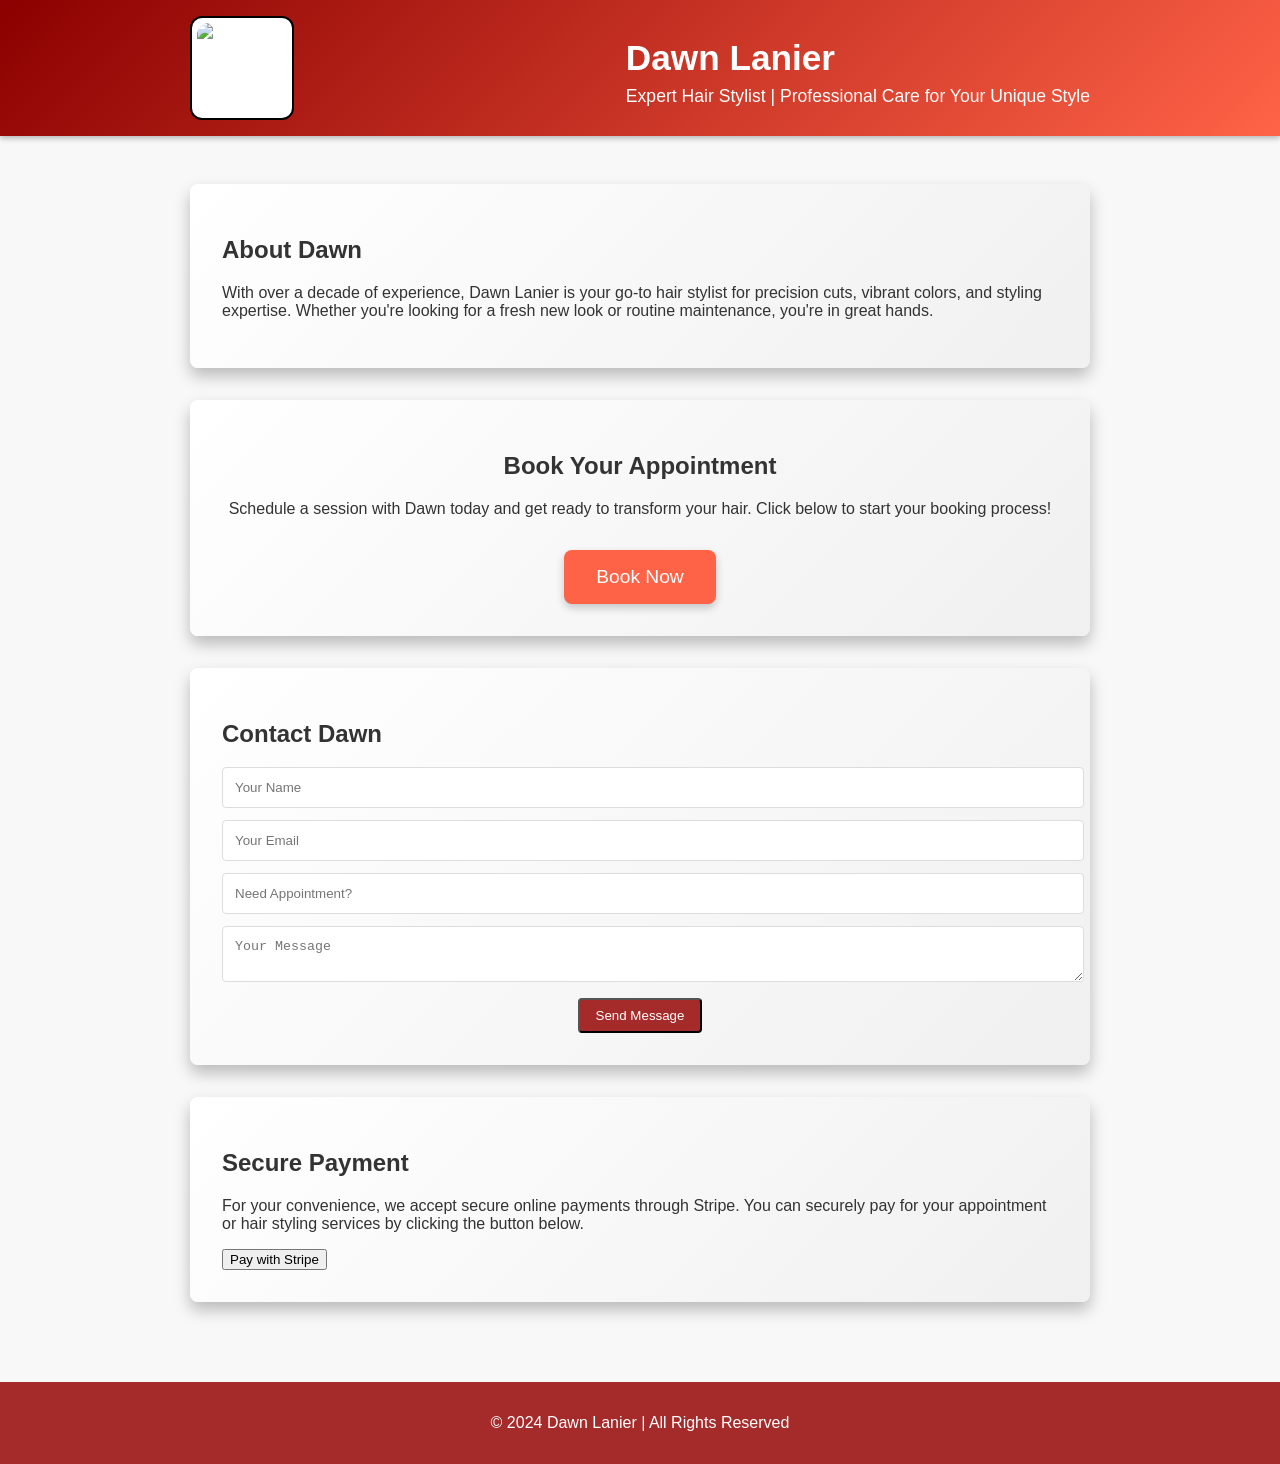
==== index.html @ 63444174 "Update index.html" ====
<!DOCTYPE html>
<html lang="en">

<head>
    <meta charset="UTF-8">
    <meta name="viewport" content="width=device-width, initial-scale=1.0">
    <title>Dawn Lanier | Professional Hair Stylist</title>

    <!-- Meta Description for SEO -->
    <meta name="description" content="Book an appointment with Dawn Lanier, a professional hair stylist with over 10 years of experience.">

    <!-- Meta Robots Tag -->
    <meta name="robots" content="index, follow">

    <!-- Canonical Tag -->
    <link rel="canonical" href="https://www.dawnlanierstylist.com">

    <!-- Preconnect and Preload Fonts -->
    <link rel="preconnect" href="https://fonts.gstatic.com" crossorigin>
    <link rel="preconnect" href="https://fonts.googleapis.com" crossorigin>
    <link href="https://fonts.googleapis.com/css2?family=Pacifico&display=swap" rel="stylesheet">

    <!-- Inline Critical CSS -->
    <style>
        :root {
            --primary-color: #a52a2a;
            --secondary-color: #ff4500;
            --text-color: #333;
            --background-color: #f8f8f8;
            --button-color: #ff6347;
            --button-text-color: #fff;
            --header-gradient: linear-gradient(135deg, #8b0000, #ff6347);
            --card-gradient: linear-gradient(135deg, #ffffff, #f0f0f0);
        }

        body {
            font-family: Arial, sans-serif;
            color: var(--text-color);
            background-color: var(--background-color);
            margin: 0;
        }

        /* Thinner header */
        header {
            background: var(--header-gradient);
            color: white;
            display: flex;
            justify-content: center;
            align-items: center;
            padding: 1rem; /* Thinned down padding */
            box-shadow: 0 2px 6px rgba(0, 0, 0, 0.3); /* Slightly more prominent shadow */
        }

        header .header-content {
            display: flex;
            align-items: center;
            max-width: 900px; /* Thinner frame for content */
            width: 100%;
            justify-content: space-between;
        }

        /* Profile image card with thin black border */
        header .profile-image-card {
            background-color: white;
            border-radius: 12px;
            padding: 5px; /* Reduced padding */
            margin-right: 20px;
            display: flex;
            align-items: center;
            border: 2px solid black; /* Thin black border */
        }

        header .profile-image-card img {
            width: 90px; /* Slightly smaller image */
            height: 90px;
            border-radius: 12px;
            object-fit: cover;
        }

        header .header-text {
            text-align: left;
            padding-left: 20px; /* Added space between text and image */
        }

        header h1 {
            font-size: 2.2rem; /* Slightly smaller header text */
            margin: 0.5rem 0;
        }

        header p {
            font-size: 1.1rem;
            margin: 0;
        }

        main {
            max-width: 900px; /* Narrower main content */
            margin: 2rem auto;
            padding: 1rem;
        }

        /* Cards with gradient and darker shadows */
        .section {
            background: var(--card-gradient);
            padding: 2rem;
            margin-bottom: 2rem;
            border-radius: 8px;
            box-shadow: 0 8px 16px rgba(0, 0, 0, 0.25); /* Darker shadow */
        }

        .cta {
            text-align: center;
        }

        .cta button {
            background-color: var(--button-color);
            color: var(--button-text-color);
            padding: 1rem 2rem;
            border: none;
            border-radius: 8px;
            font-size: 1.2rem;
            cursor: pointer;
            transition: background-color 0.3s;
            box-shadow: 0 4px 8px rgba(0, 0, 0, 0.2);
            margin-top: 1rem;
        }

        .cta button:hover {
            background-color: #e55342;
        }

        #contact-form input,
        #contact-form textarea {
            width: 100%;
            padding: 0.75rem;
            border: 1px solid #ddd;
            border-radius: 4px;
            margin-bottom: 0.75rem;
        }

        #contact-form button[type="submit"] {
            background-color: var(--primary-color);
            color: white;
            padding: 0.5rem 1rem;
            cursor: pointer;
            border-radius: 4px;
            transition: background-color 0.3s;
            display: block;
            margin: 0 auto;
        }

        footer {
            background-color: var(--primary-color);
            color: white;
            text-align: center;
            padding: 1rem;
        }

        @media (max-width: 768px) {
            header {
                flex-direction: column;
            }

            header .profile-image-card {
                margin-right: 0;
                margin-bottom: 15px;
            }
        }
    </style>
</head>

<body>
    <header>
        <div class="header-content">
            <!-- Image Card to the Left with thin black border -->
            <div class="profile-image-card">
                <img src="https://raw.githubusercontent.com/Intelliwebchatt/-Invaders-demo-/refs/heads/main/2024-10-03-19-46-12-519.webp" alt="Hair Stylist Dawn Lanier">
            </div>

            <!-- Header Text on the Right -->
            <div class="header-text">
                <h1>Dawn Lanier</h1>
                <p>Expert Hair Stylist | Professional Care for Your Unique Style</p>
            </div>
        </div>
    </header>

    <main>
        <section class="section">
            <h2>About Dawn</h2>
            <p>With over a decade of experience, Dawn Lanier is your go-to hair stylist for precision cuts, vibrant colors, and styling expertise. Whether you're looking for a fresh new look or routine maintenance, you're in great hands.</p>
        </section>

        <section class="section cta">
            <h2>Book Your Appointment</h2>
            <p>Schedule a session with Dawn today and get ready to transform your hair. Click below to start your booking process!</p>
            <button>Book Now</button>
        </section>

        <section id="contact" class="section">
            <h2>Contact Dawn</h2>
            <form id="contact-form" method="POST" action="#">
                <input type="text" name="name" placeholder="Your Name" required>
                <input type="email" name="email" placeholder="Your Email" required>
                <input type="text" name="appointment" placeholder="Need Appointment?" required>
                <textarea name="message" placeholder="Your Message" required></textarea>
                <button type="submit">Send Message</button>
            </form>
        </section>

        <section class="section">
            <h2>Secure Payment</h2>
            <p>For your convenience, we accept secure online payments through Stripe. You can securely pay for your appointment or hair styling services by clicking the button below.</p>
            <!-- Stripe Payment Placeholder -->
            <form action="/your-server-endpoint" method="POST">
                <button type="submit">Pay with Stripe</button>
            </form>
        </section>
    </main>

    <footer>
        <p>© 2024 Dawn Lanier | All Rights Reserved</p>
    </footer>

    <!-- Chatbot Integration -->
    <script src="https://app.aminos.ai/js/chat_plugin.js" data-bot-id="36588"></script>
</body>

</html>
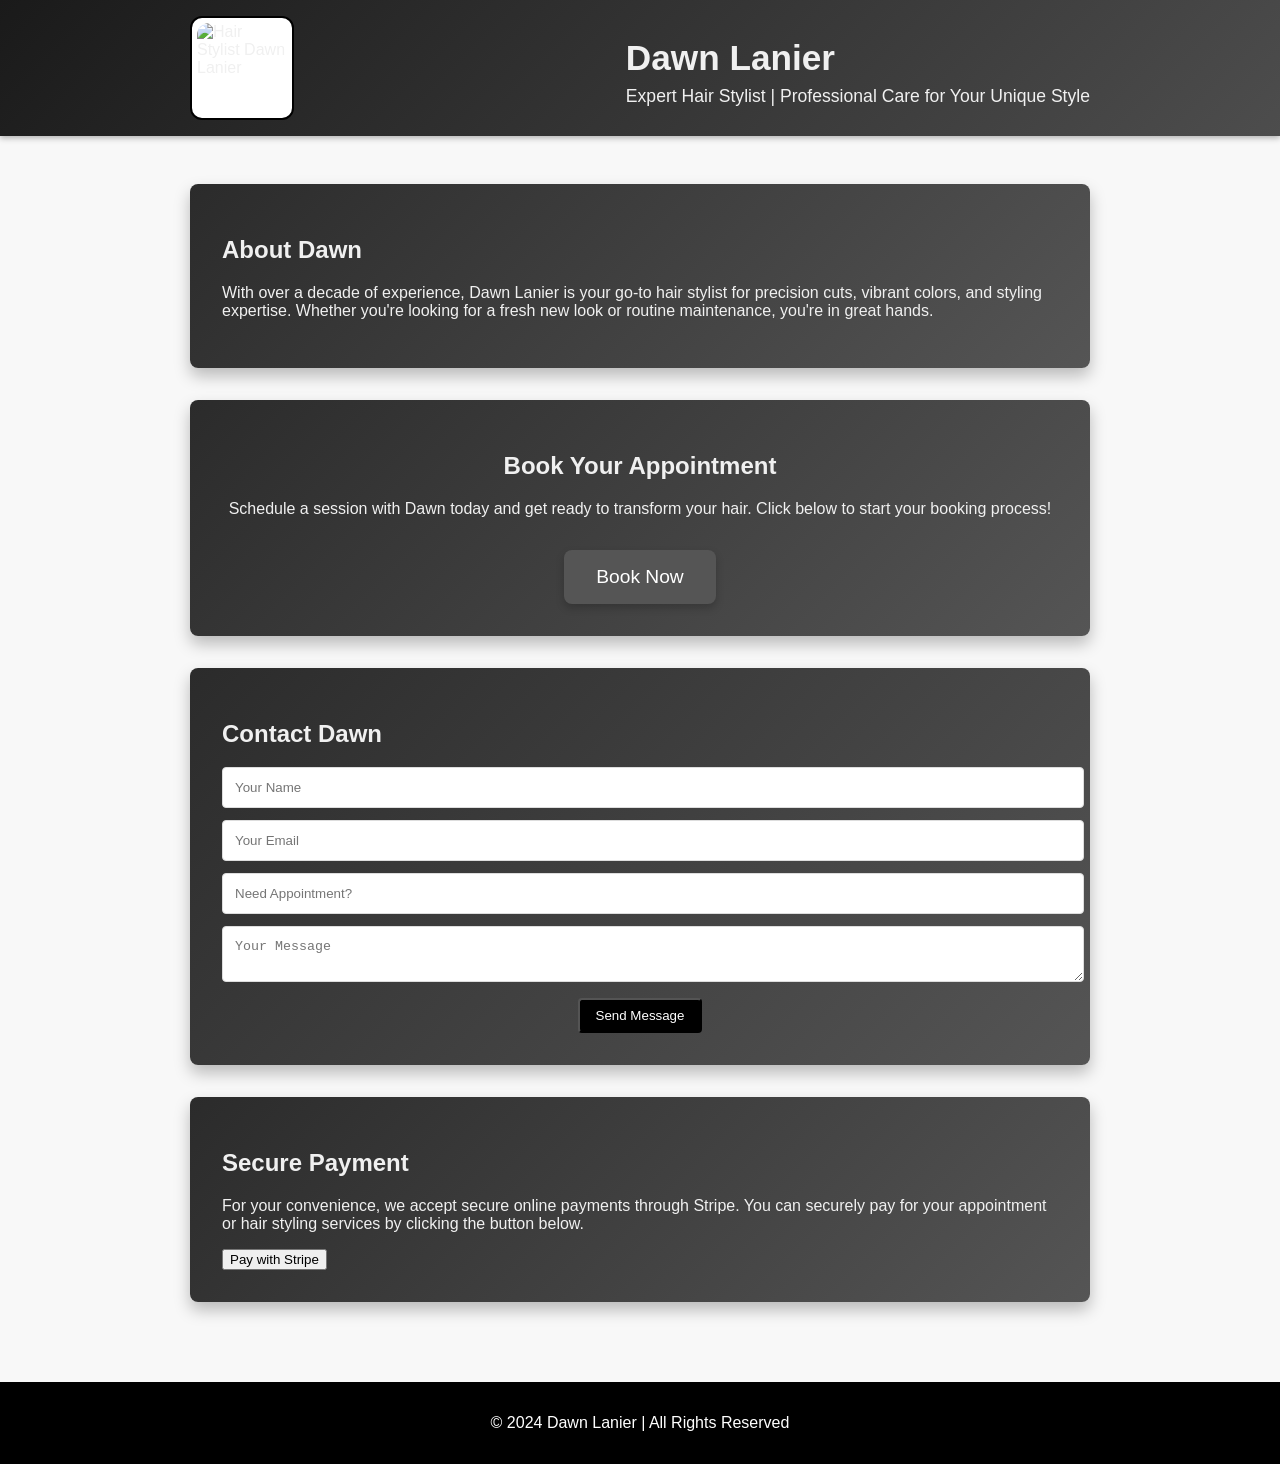
==== commit d7a0ea2e: "Update index.html" ====
--- a/index.html
+++ b/index.html
@@ -23,14 +23,14 @@
     <!-- Inline Critical CSS -->
     <style>
         :root {
-            --primary-color: #a52a2a;
-            --secondary-color: #ff4500;
-            --text-color: #333;
+            --primary-color: #000000; /* Black */
+            --secondary-color: #333333; /* Dark Gray */
+            --text-color: #f0f0f0; /* Light Text */
             --background-color: #f8f8f8;
-            --button-color: #ff6347;
-            --button-text-color: #fff;
-            --header-gradient: linear-gradient(135deg, #8b0000, #ff6347);
-            --card-gradient: linear-gradient(135deg, #ffffff, #f0f0f0);
+            --button-color: #555555; /* Mid-gray button */
+            --button-text-color: #ffffff; /* White text for button */
+            --header-gradient: linear-gradient(135deg, #1a1a1a, #4d4d4d); /* Black to Gray gradient */
+            --card-gradient: linear-gradient(135deg, #2b2b2b, #555555); /* Darker gray gradient for depth */
         }
 
         body {
@@ -43,7 +43,7 @@
         /* Thinner header */
         header {
             background: var(--header-gradient);
-            color: white;
+            color: var(--text-color);
             display: flex;
             justify-content: center;
             align-items: center;
@@ -101,6 +101,7 @@
         /* Cards with gradient and darker shadows */
         .section {
             background: var(--card-gradient);
+            color: var(--text-color);
             padding: 2rem;
             margin-bottom: 2rem;
             border-radius: 8px;
@@ -125,7 +126,7 @@
         }
 
         .cta button:hover {
-            background-color: #e55342;
+            background-color: #444444; /* Darker gray on hover */
         }
 
         #contact-form input,
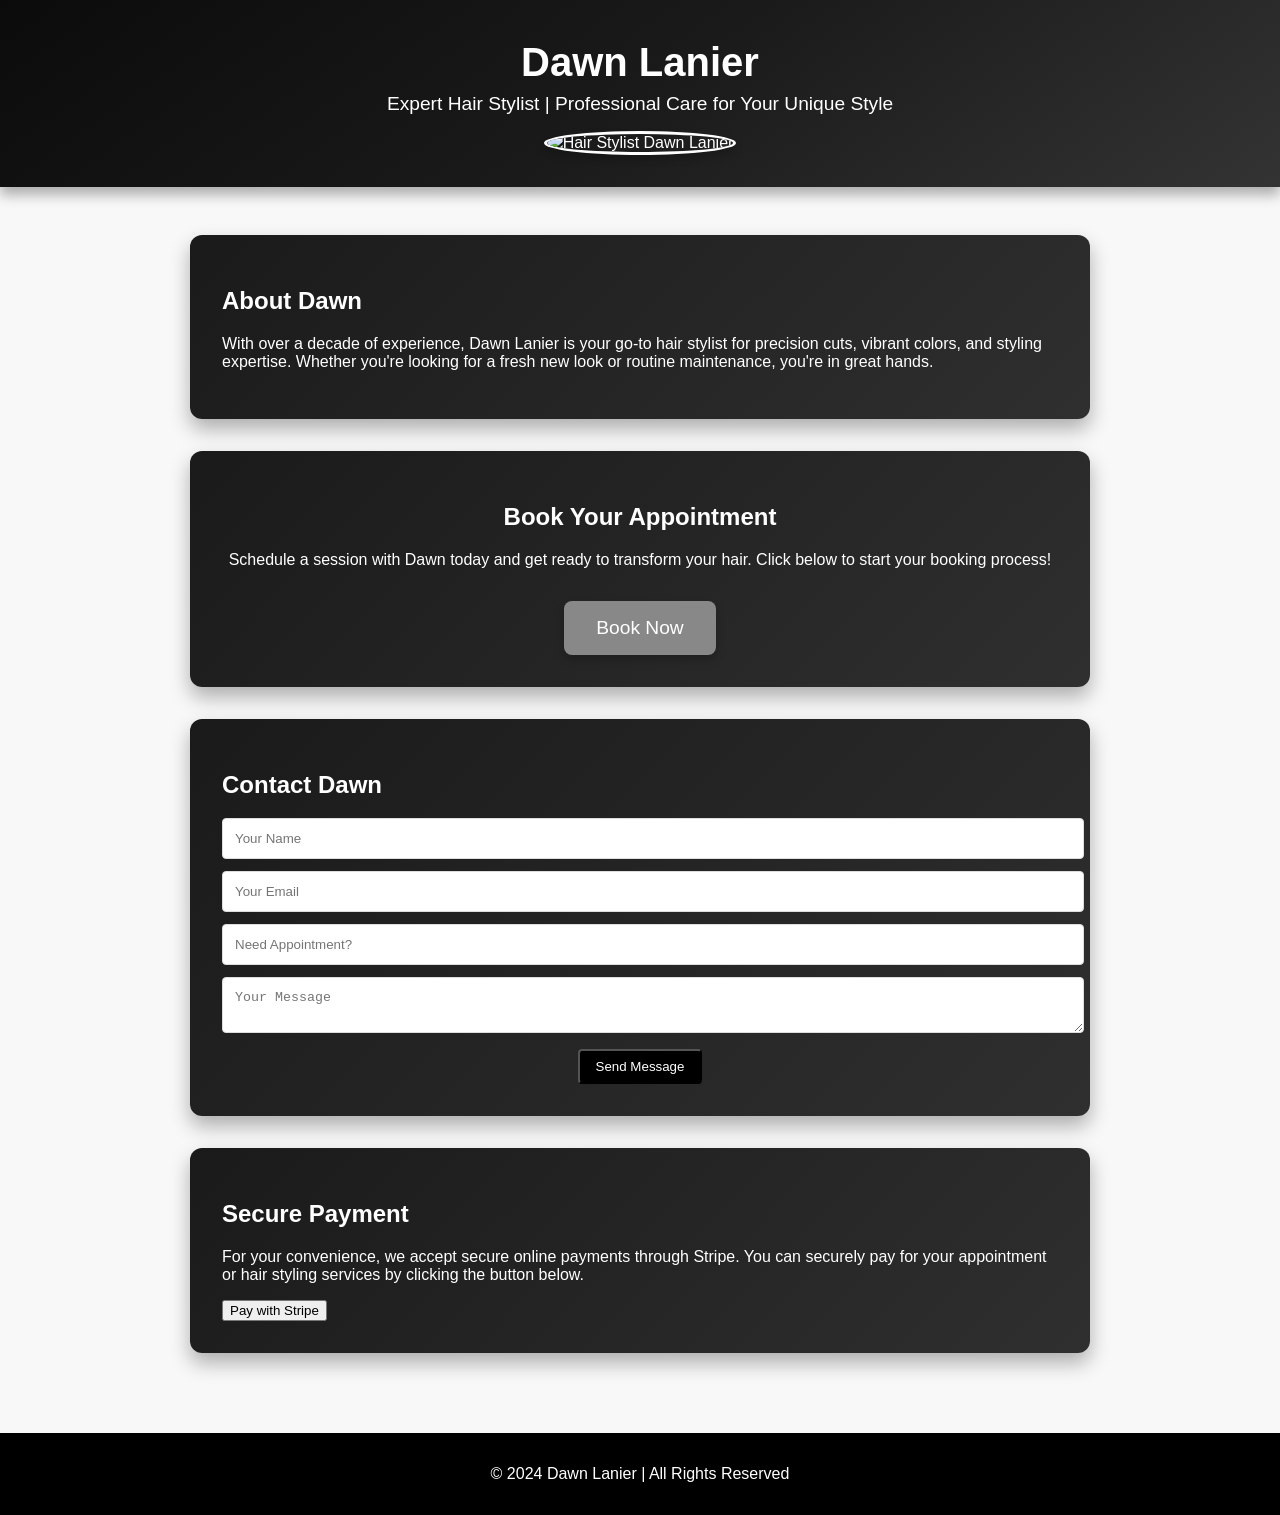
==== commit 65716b20: "Update index.html" ====
--- a/index.html
+++ b/index.html
@@ -23,14 +23,14 @@
     <!-- Inline Critical CSS -->
     <style>
         :root {
-            --primary-color: #000000; /* Black */
-            --secondary-color: #333333; /* Dark Gray */
-            --text-color: #f0f0f0; /* Light Text */
+            --primary-color: #000000; /* Glossy black */
+            --secondary-color: #555555; /* Mid-gray */
+            --text-color: #ffffff; /* White text */
             --background-color: #f8f8f8;
-            --button-color: #555555; /* Mid-gray button */
+            --button-color: #888888; /* Gray button */
             --button-text-color: #ffffff; /* White text for button */
-            --header-gradient: linear-gradient(135deg, #1a1a1a, #4d4d4d); /* Black to Gray gradient */
-            --card-gradient: linear-gradient(135deg, #2b2b2b, #555555); /* Darker gray gradient for depth */
+            --header-gradient: linear-gradient(145deg, #0b0b0b, #1a1a1a, #333333); /* Glossy black gradient */
+            --card-gradient: linear-gradient(135deg, #1a1a1a, #2f2f2f); /* Dark glossy gradient for cards */
         }
 
         body {
@@ -40,72 +40,51 @@
             margin: 0;
         }
 
-        /* Thinner header */
+        /* New sleek header */
         header {
             background: var(--header-gradient);
             color: var(--text-color);
-            display: flex;
-            justify-content: center;
-            align-items: center;
-            padding: 1rem; /* Thinned down padding */
-            box-shadow: 0 2px 6px rgba(0, 0, 0, 0.3); /* Slightly more prominent shadow */
-        }
-
-        header .header-content {
-            display: flex;
-            align-items: center;
-            max-width: 900px; /* Thinner frame for content */
-            width: 100%;
-            justify-content: space-between;
-        }
-
-        /* Profile image card with thin black border */
-        header .profile-image-card {
-            background-color: white;
-            border-radius: 12px;
-            padding: 5px; /* Reduced padding */
-            margin-right: 20px;
-            display: flex;
-            align-items: center;
-            border: 2px solid black; /* Thin black border */
-        }
-
-        header .profile-image-card img {
-            width: 90px; /* Slightly smaller image */
-            height: 90px;
-            border-radius: 12px;
+            text-align: center;
+            padding: 2rem;
+            box-shadow: 0 8px 12px rgba(0, 0, 0, 0.3); /* Depth effect with shadow */
+        }
+
+        header h1 {
+            font-size: 2.5rem;
+            margin: 0.5rem 0;
+        }
+
+        header p {
+            font-size: 1.2rem;
+            margin: 0;
+            font-weight: 300;
+        }
+
+        /* Profile image centered under the title */
+        header .profile-image {
+            margin-top: 1rem;
+            border-radius: 50%;
+            width: 150px;
+            height: 150px;
             object-fit: cover;
-        }
-
-        header .header-text {
-            text-align: left;
-            padding-left: 20px; /* Added space between text and image */
-        }
-
-        header h1 {
-            font-size: 2.2rem; /* Slightly smaller header text */
-            margin: 0.5rem 0;
-        }
-
-        header p {
-            font-size: 1.1rem;
-            margin: 0;
+            border: 3px solid #ffffff; /* Thin white border for elegance */
+            box-shadow: 0 4px 8px rgba(0, 0, 0, 0.2); /* Slight shadow for depth */
         }
 
         main {
-            max-width: 900px; /* Narrower main content */
+            max-width: 900px;
             margin: 2rem auto;
             padding: 1rem;
         }
 
-        /* Cards with gradient and darker shadows */
+        /* Cards with glossy dark gradient and stronger shadows */
         .section {
             background: var(--card-gradient);
-            color: var(--text-color);
             padding: 2rem;
             margin-bottom: 2rem;
-            border-radius: 8px;
-            box-shadow: 0 8px 16px rgba(0, 0, 0, 0.25); /* Darker shadow */
+            border-radius: 12px;
+            box-shadow: 0 10px 20px rgba(0, 0, 0, 0.3); /* Stronger shadow for depth */
+            color: var(--text-color);
         }
 
         .cta {
@@ -126,7 +105,7 @@
         }
 
         .cta button:hover {
-            background-color: #444444; /* Darker gray on hover */
+            background-color: #666666; /* Darker gray on hover */
         }
 
         #contact-form input,
@@ -136,6 +115,7 @@
             border: 1px solid #ddd;
             border-radius: 4px;
             margin-bottom: 0.75rem;
+            color: #333333; /* Dark text inside inputs */
         }
 
         #contact-form button[type="submit"] {
@@ -158,12 +138,12 @@
 
         @media (max-width: 768px) {
             header {
-                flex-direction: column;
+                padding: 1.5rem;
             }
 
-            header .profile-image-card {
-                margin-right: 0;
-                margin-bottom: 15px;
+            header .profile-image {
+                width: 120px;
+                height: 120px;
             }
         }
     </style>
@@ -171,18 +151,10 @@
 
 <body>
     <header>
-        <div class="header-content">
-            <!-- Image Card to the Left with thin black border -->
-            <div class="profile-image-card">
-                <img src="https://raw.githubusercontent.com/Intelliwebchatt/-Invaders-demo-/refs/heads/main/2024-10-03-19-46-12-519.webp" alt="Hair Stylist Dawn Lanier">
-            </div>
-
-            <!-- Header Text on the Right -->
-            <div class="header-text">
-                <h1>Dawn Lanier</h1>
-                <p>Expert Hair Stylist | Professional Care for Your Unique Style</p>
-            </div>
-        </div>
+        <h1>Dawn Lanier</h1>
+        <p>Expert Hair Stylist | Professional Care for Your Unique Style</p>
+        <!-- Profile image below title -->
+        <img src="https://raw.githubusercontent.com/Intelliwebchatt/-Invaders-demo-/refs/heads/main/2024-10-03-19-46-12-519.webp" alt="Hair Stylist Dawn Lanier" class="profile-image">
     </header>
 
     <main>
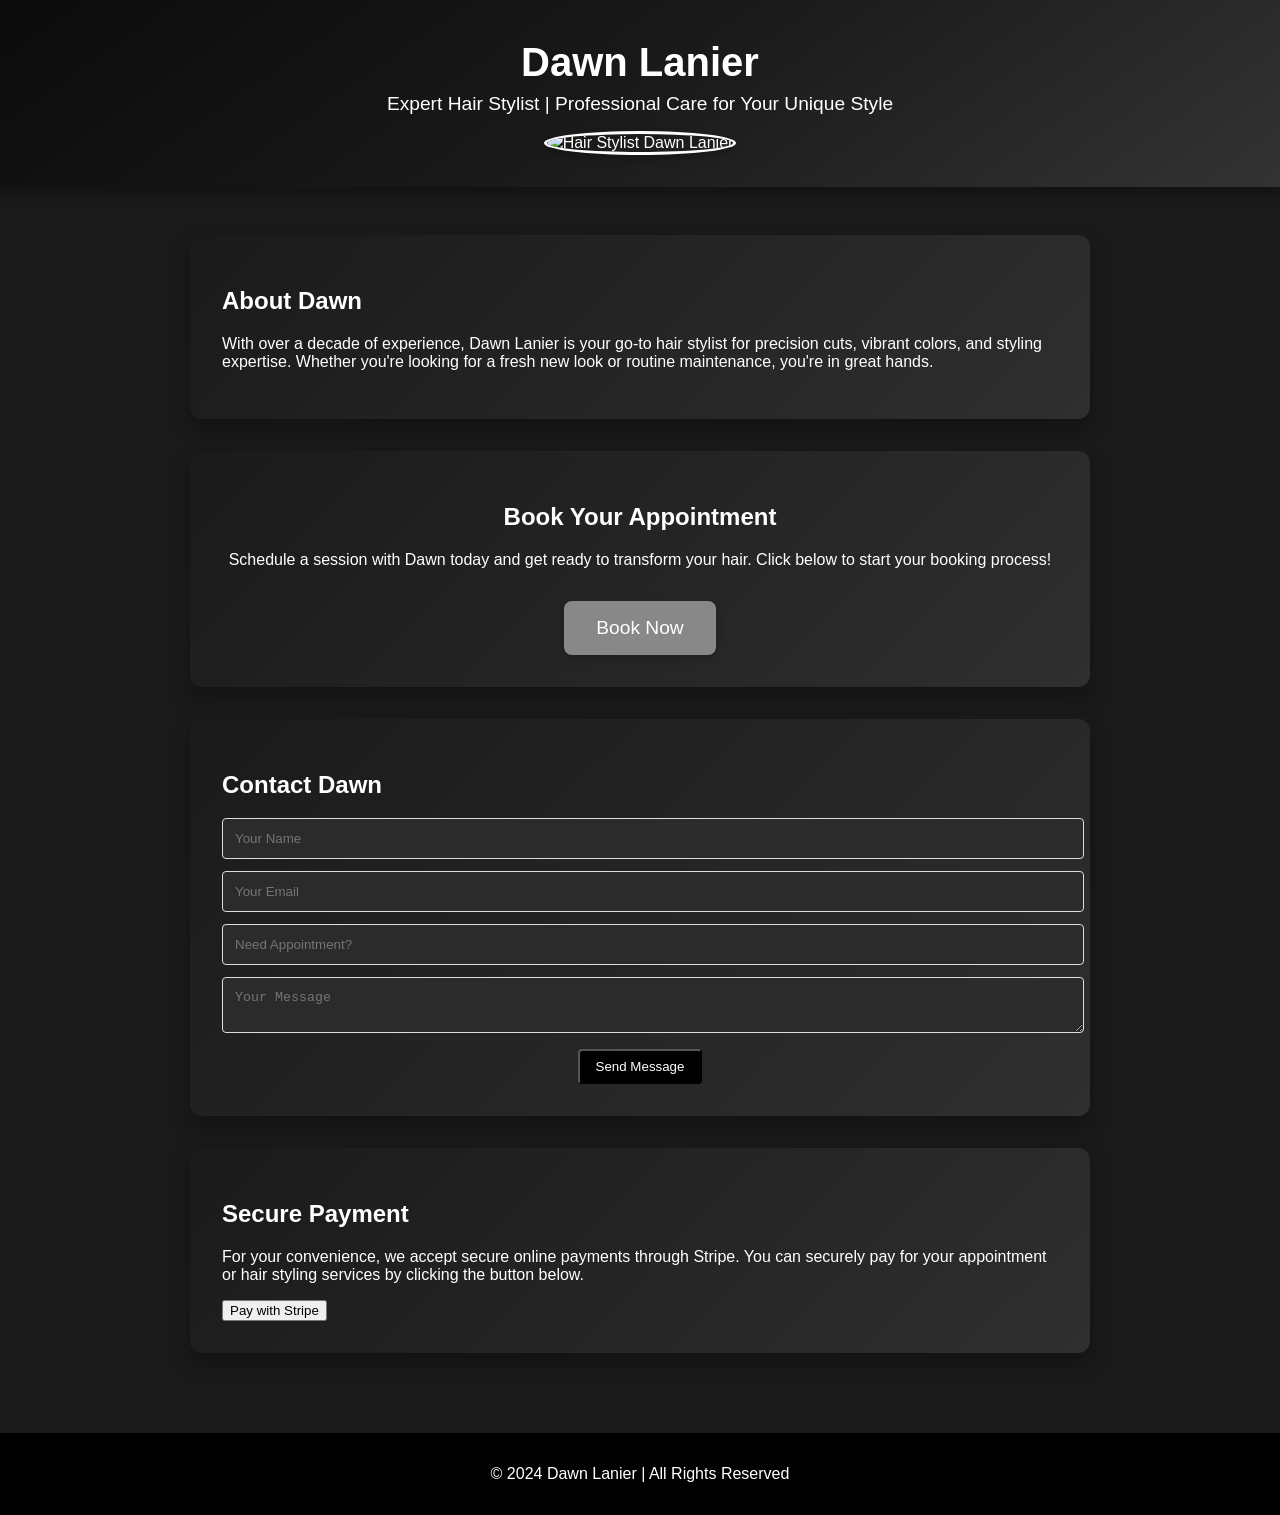
==== commit ad68f847: "Update index.html" ====
--- a/index.html
+++ b/index.html
@@ -26,7 +26,7 @@
             --primary-color: #000000; /* Glossy black */
             --secondary-color: #555555; /* Mid-gray */
             --text-color: #ffffff; /* White text */
-            --background-color: #f8f8f8;
+            --background-color: #1a1a1a; /* Deep black background */
             --button-color: #888888; /* Gray button */
             --button-text-color: #ffffff; /* White text for button */
             --header-gradient: linear-gradient(145deg, #0b0b0b, #1a1a1a, #333333); /* Glossy black gradient */
@@ -36,7 +36,7 @@
         body {
             font-family: Arial, sans-serif;
             color: var(--text-color);
-            background-color: var(--background-color);
+            background-color: var(--background-color); /* Black background for entire page */
             margin: 0;
         }
 
@@ -115,7 +115,8 @@
             border: 1px solid #ddd;
             border-radius: 4px;
             margin-bottom: 0.75rem;
-            color: #333333; /* Dark text inside inputs */
+            background-color: #2b2b2b; /* Dark input background */
+            color: #ffffff; /* White text in input */
         }
 
         #contact-form button[type="submit"] {
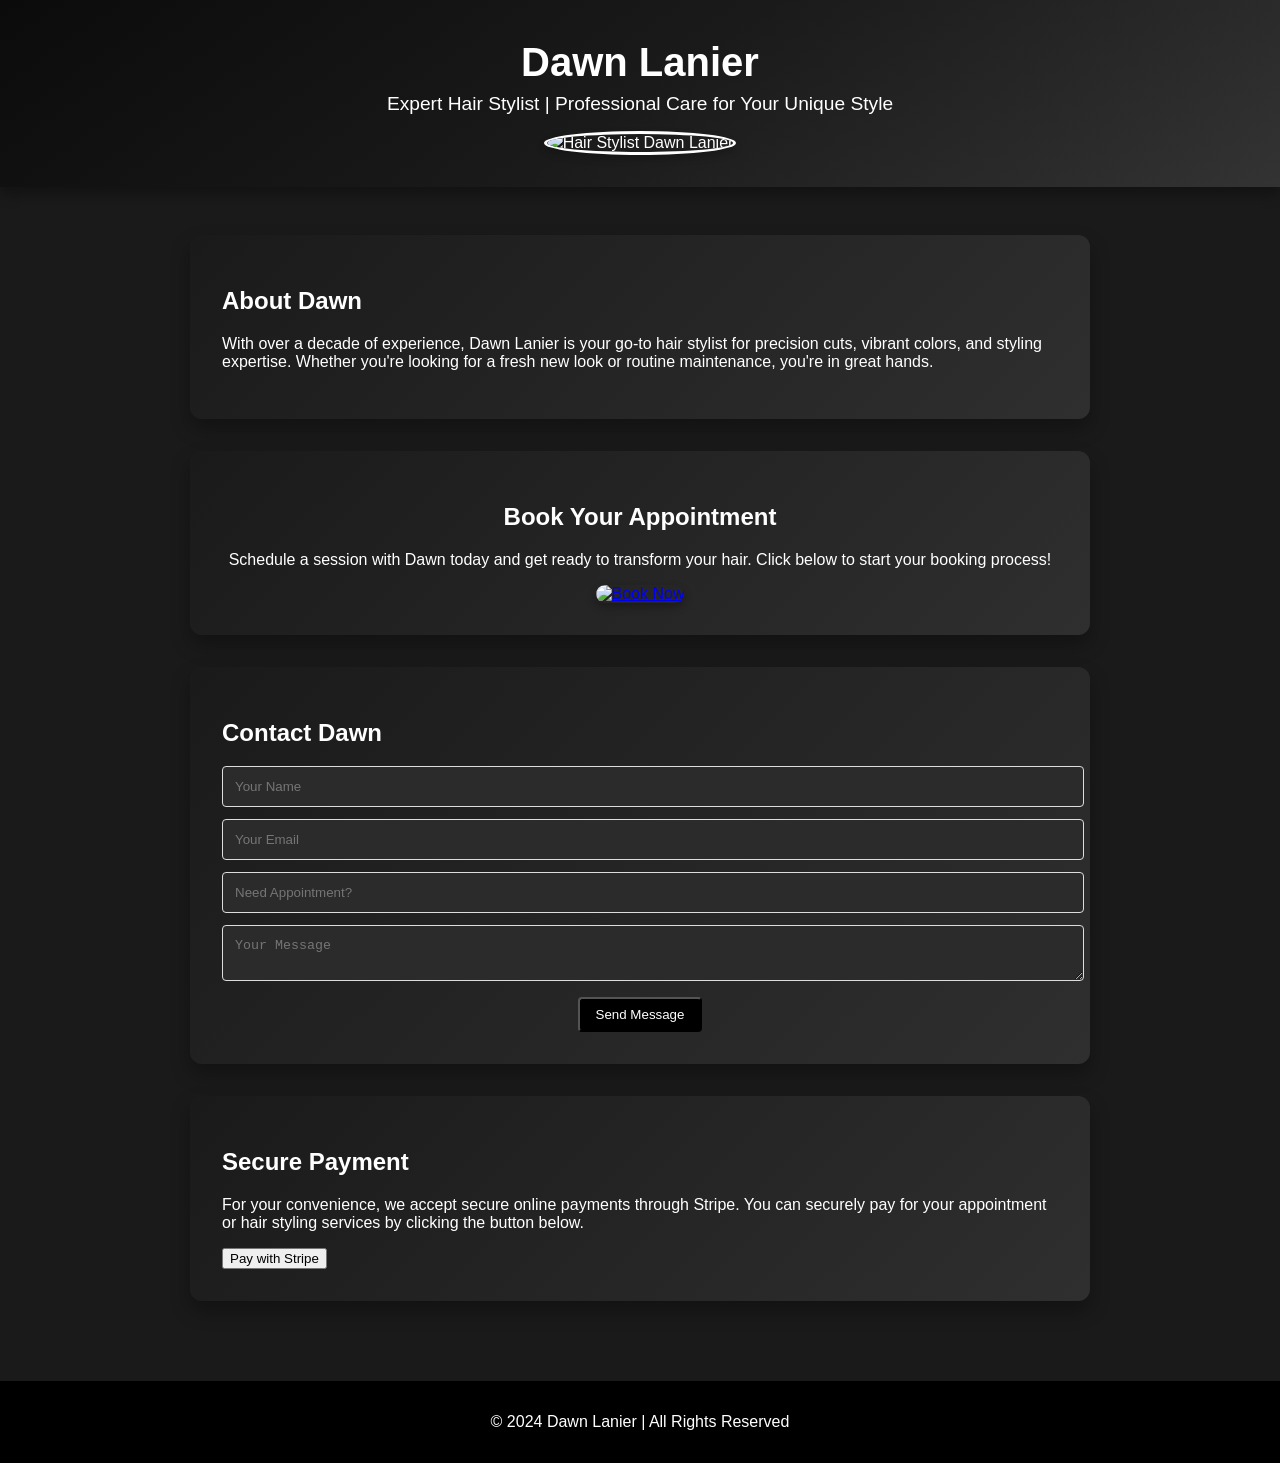
==== commit 29ab4f5a: "Update index.html" ====
--- a/index.html
+++ b/index.html
@@ -27,7 +27,6 @@
             --secondary-color: #555555; /* Mid-gray */
             --text-color: #ffffff; /* White text */
             --background-color: #1a1a1a; /* Deep black background */
-            --button-color: #888888; /* Gray button */
             --button-text-color: #ffffff; /* White text for button */
             --header-gradient: linear-gradient(145deg, #0b0b0b, #1a1a1a, #333333); /* Glossy black gradient */
             --card-gradient: linear-gradient(135deg, #1a1a1a, #2f2f2f); /* Dark glossy gradient for cards */
@@ -91,21 +90,18 @@
             text-align: center;
         }
 
-        .cta button {
-            background-color: var(--button-color);
-            color: var(--button-text-color);
-            padding: 1rem 2rem;
-            border: none;
-            border-radius: 8px;
-            font-size: 1.2rem;
+        /* Call-to-action button as an image */
+        .cta img {
+            width: 200px; /* Set width for the image */
+            height: auto;
             cursor: pointer;
-            transition: background-color 0.3s;
-            box-shadow: 0 4px 8px rgba(0, 0, 0, 0.2);
-            margin-top: 1rem;
-        }
-
-        .cta button:hover {
-            background-color: #666666; /* Darker gray on hover */
+            border-radius: 12px; /* Rounded corners */
+            box-shadow: 0 4px 8px rgba(0, 0, 0, 0.3); /* Shadow effect */
+            transition: transform 0.3s ease; /* Smooth hover effect */
+        }
+
+        .cta img:hover {
+            transform: scale(1.05); /* Slight zoom effect on hover */
         }
 
         #contact-form input,
@@ -167,7 +163,10 @@
         <section class="section cta">
             <h2>Book Your Appointment</h2>
             <p>Schedule a session with Dawn today and get ready to transform your hair. Click below to start your booking process!</p>
-            <button>Book Now</button>
+            <!-- Replaced button with an image -->
+            <a href="#contact">
+                <img src="https://raw.githubusercontent.com/Intelliwebchatt/-Invaders-demo-/refs/heads/main/2024-10-03-22-49-02-150.jpg" alt="Book Now">
+            </a>
         </section>
 
         <section id="contact" class="section">
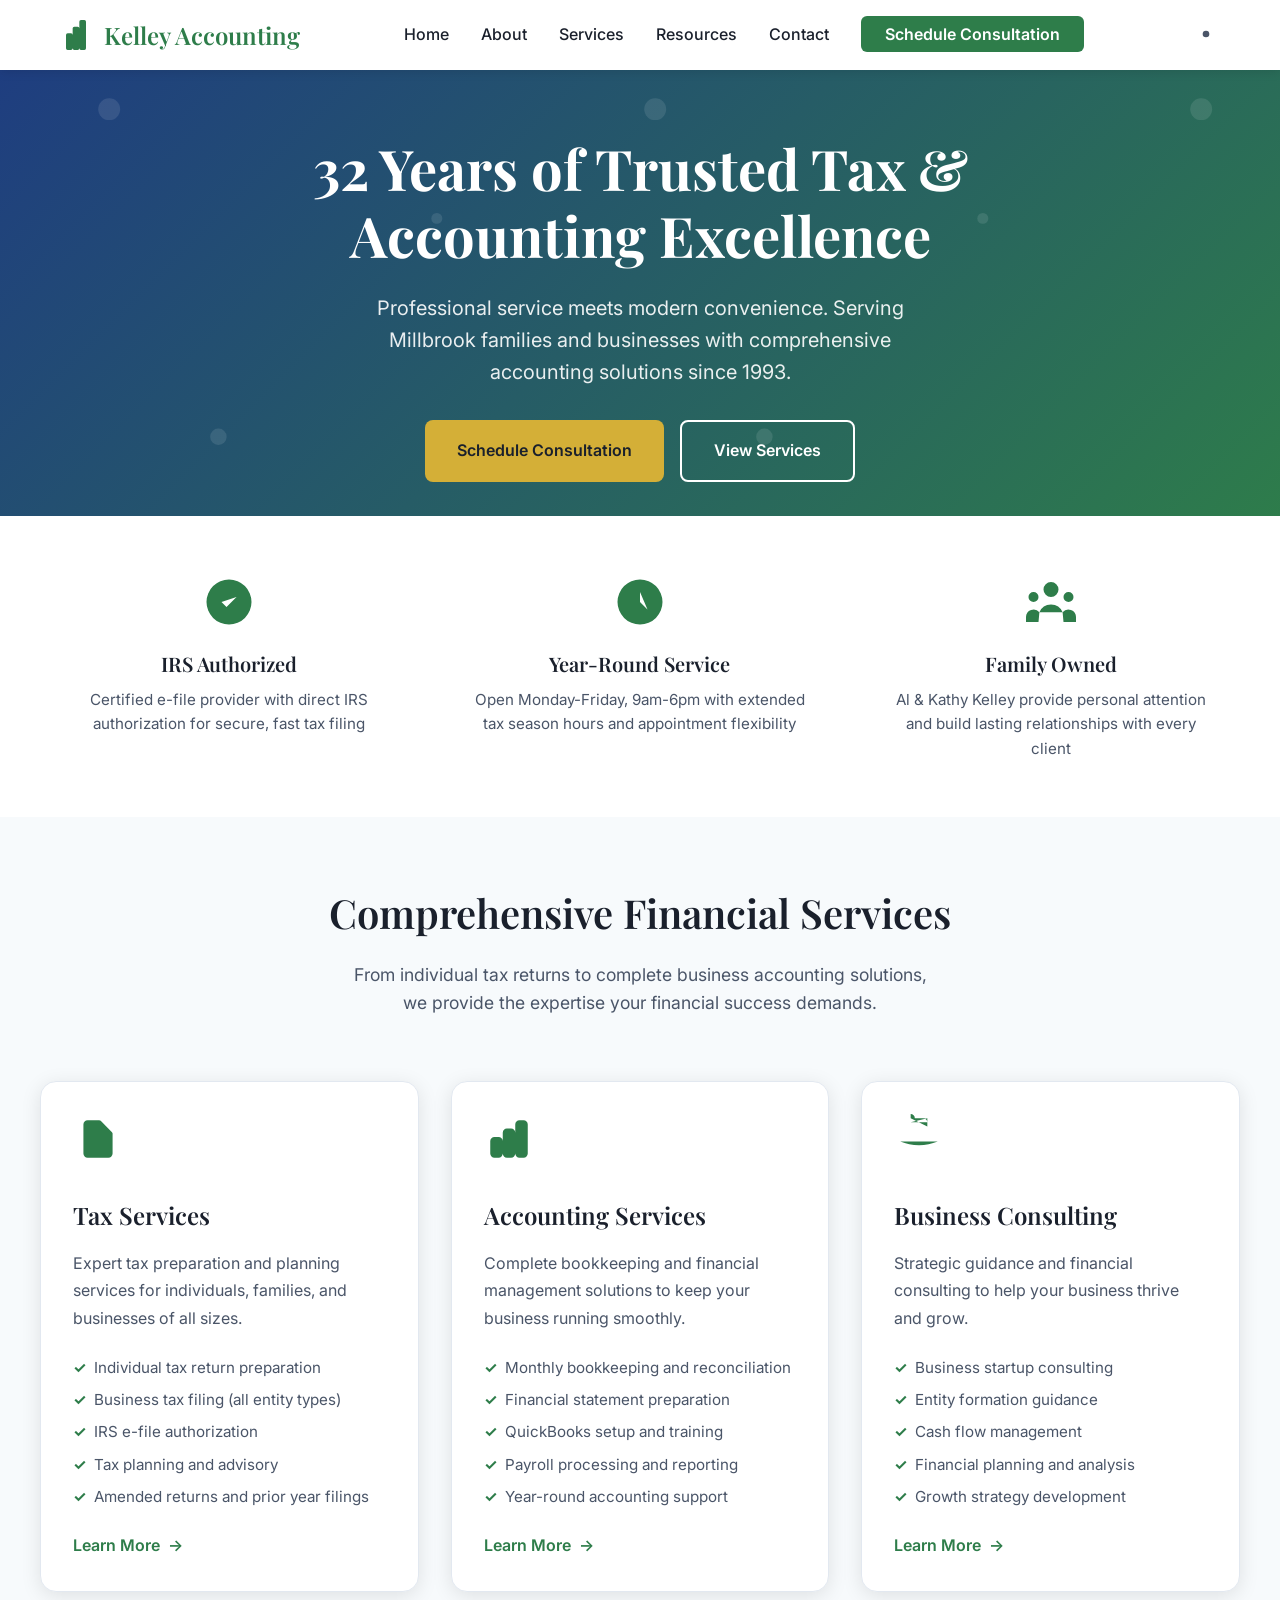
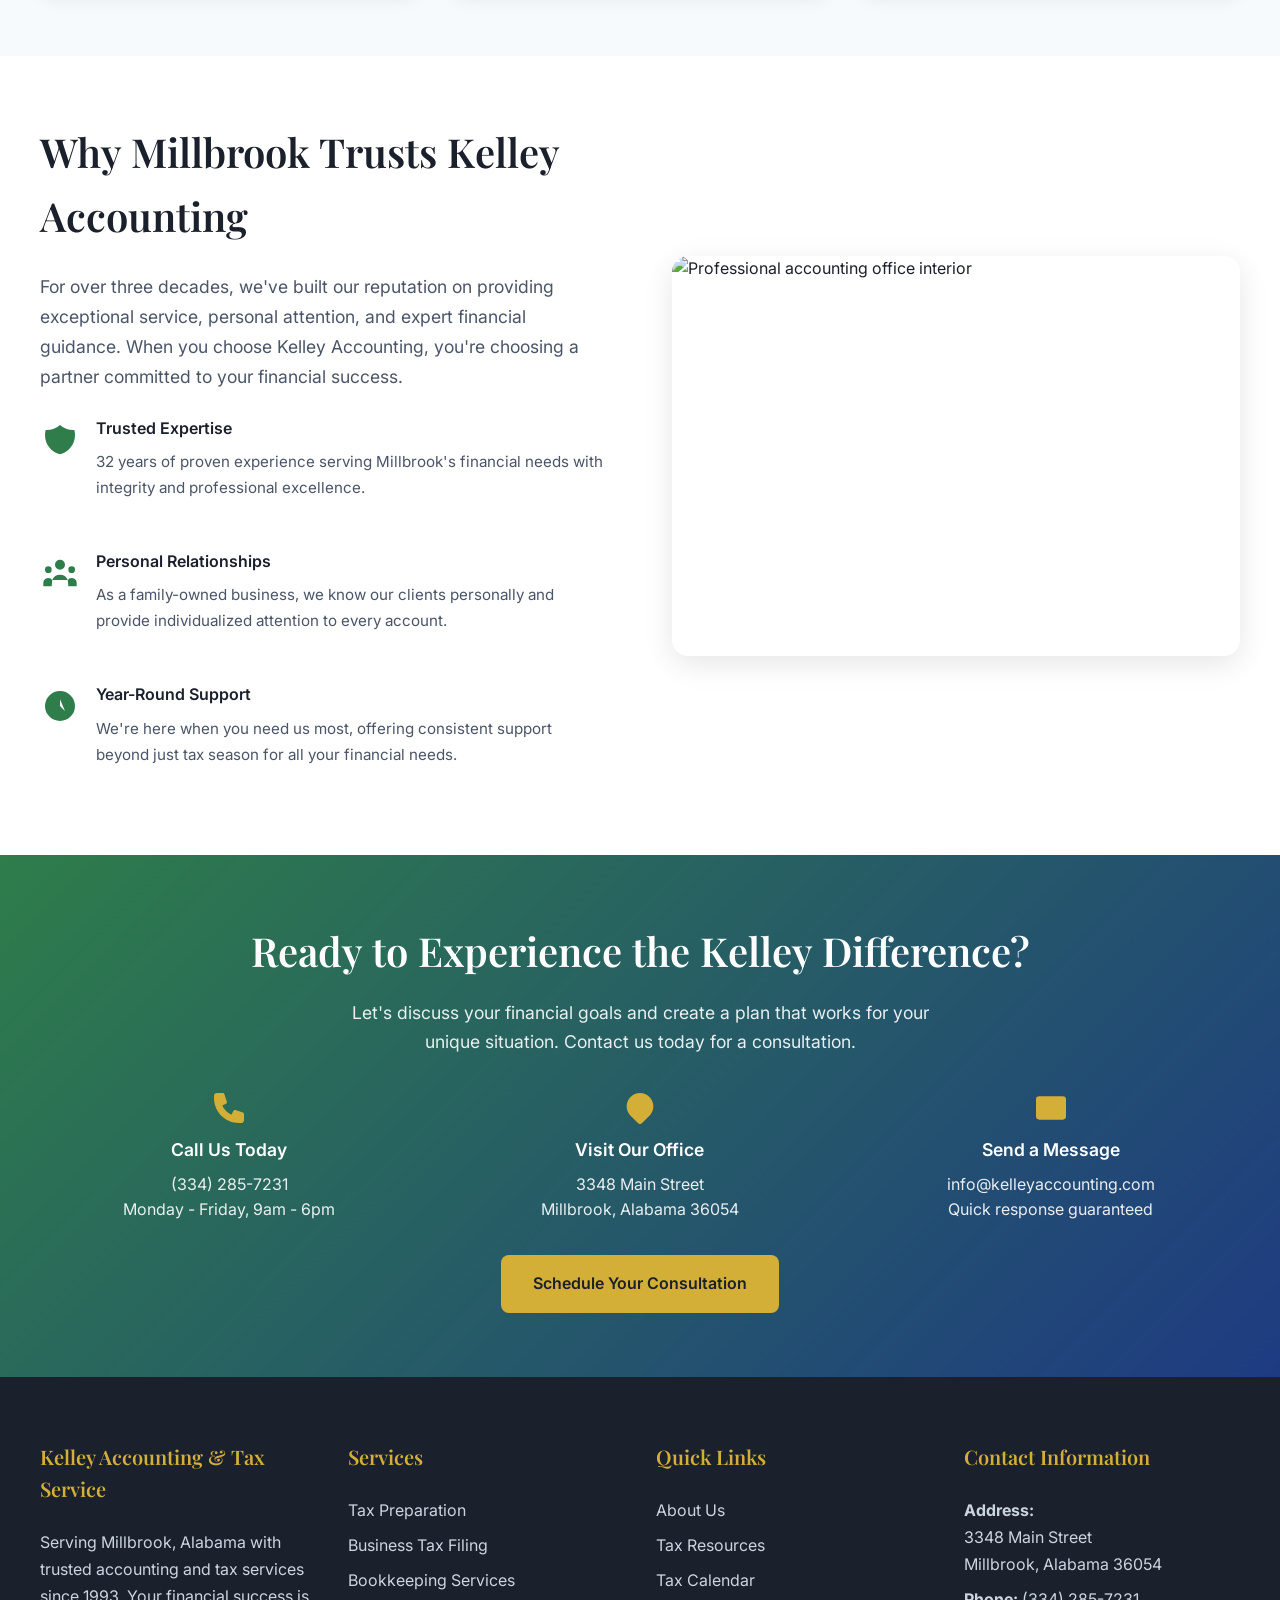
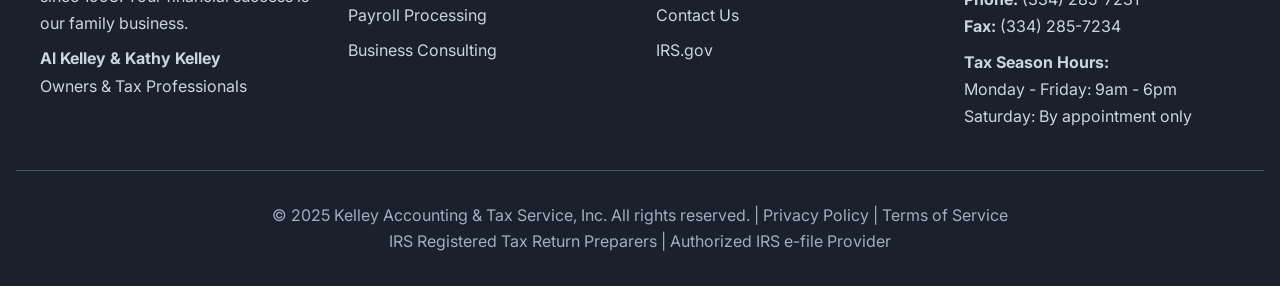
==== commit 218fcfcc: "Update and rename README.md to index.html" ====
--- a/index.html
+++ b/index.html
@@ -1,201 +1,1213 @@
 <!DOCTYPE html>
 <html lang="en">
-
 <head>
     <meta charset="UTF-8">
     <meta name="viewport" content="width=device-width, initial-scale=1.0">
-    <title>Dawn Lanier | Professional Hair Stylist</title>
-
-    <!-- Meta Description for SEO -->
-    <meta name="description" content="Book an appointment with Dawn Lanier, a professional hair stylist with over 10 years of experience.">
-
-    <!-- Meta Robots Tag -->
+    <title>Kelley Accounting & Tax Service | Trusted Millbrook Tax Preparation Since 1993</title>
+    <meta name="description" content="Professional tax preparation and accounting services in Millbrook, AL. 32 years of trusted expertise serving individuals and small businesses. IRS e-file authorized.">
+    <meta name="keywords" content="Millbrook tax preparation, Alabama accounting services, IRS e-file, small business bookkeeping, tax planning">
+    <meta name="author" content="Kelley Accounting & Tax Service">
     <meta name="robots" content="index, follow">
-
-    <!-- Canonical Tag -->
-    <link rel="canonical" href="https://www.dawnlanierstylist.com">
-
-    <!-- Preconnect and Preload Fonts -->
+    
+    <!-- Open Graph Tags -->
+    <meta property="og:title" content="Kelley Accounting & Tax Service - Trusted Millbrook Tax Experts">
+    <meta property="og:description" content="32 years of professional tax and accounting services in Millbrook, Alabama. Family-owned business serving individuals and small businesses.">
+    <meta property="og:image" content="https://images.unsplash.com/photo-1554224155-6726b3ff858f?w=1200&h=630&fit=crop&auto=format">
+    <meta property="og:url" content="https://kelleyaccounting.com">
+    <meta property="og:type" content="website">
+    
+    <!-- Favicon -->
+    <link rel="icon" type="image/svg+xml" href="data:image/svg+xml,<svg xmlns='http://www.w3.org/2000/svg' viewBox='0 0 100 100'><text y='.9em' font-size='90'>🧮</text></svg>">
+    
+    <!-- PWA Manifest -->
+    <link rel="manifest" href="/manifest.json">
+    <meta name="theme-color" content="#2E7D4A">
+    
+    <!-- Preload Critical Resources -->
+    <link rel="preconnect" href="https://fonts.googleapis.com">
     <link rel="preconnect" href="https://fonts.gstatic.com" crossorigin>
-    <link rel="preconnect" href="https://fonts.googleapis.com" crossorigin>
-    <link href="https://fonts.googleapis.com/css2?family=Pacifico&display=swap" rel="stylesheet">
-
-    <!-- Inline Critical CSS -->
+    <link href="https://fonts.googleapis.com/css2?family=Inter:wght@300;400;500;600;700&family=Playfair+Display:wght@400;600;700&display=swap" rel="stylesheet">
+    
     <style>
+        /* CSS Custom Properties for Theme System */
         :root {
-            --primary-color: #000000; /* Glossy black */
-            --secondary-color: #555555; /* Mid-gray */
-            --text-color: #ffffff; /* White text */
-            --background-color: #1a1a1a; /* Deep black background */
-            --button-text-color: #ffffff; /* White text for button */
-            --header-gradient: linear-gradient(145deg, #0b0b0b, #1a1a1a, #333333); /* Glossy black gradient */
-            --card-gradient: linear-gradient(135deg, #1a1a1a, #2f2f2f); /* Dark glossy gradient for cards */
-        }
-
+            /* Light Mode Colors */
+            --primary-green: #2E7D4A;
+            --primary-blue: #1E3B82;
+            --accent-gold: #D4AF37;
+            --text-dark: #1A202C;
+            --text-medium: #4A5568;
+            --text-light: #718096;
+            --background-light: #F7FAFC;
+            --background-white: #FFFFFF;
+            --border-light: #E2E8F0;
+            --shadow-light: rgba(0, 0, 0, 0.1);
+            
+            /* Typography */
+            --font-primary: 'Inter', 'Segoe UI', Tahoma, Geneva, Verdana, sans-serif;
+            --font-heading: 'Playfair Display', Georgia, serif;
+            
+            /* Spacing */
+            --space-xs: 0.25rem;
+            --space-sm: 0.5rem;
+            --space-md: 1rem;
+            --space-lg: 1.5rem;
+            --space-xl: 2rem;
+            --space-2xl: 3rem;
+            --space-3xl: 4rem;
+            
+            /* Transitions */
+            --transition-fast: 0.15s ease;
+            --transition-medium: 0.3s ease;
+            --transition-slow: 0.5s ease;
+        }
+        
+        /* Dark Mode Colors */
+        [data-theme="dark"] {
+            --text-dark: #F7FAFC;
+            --text-medium: #E2E8F0;
+            --text-light: #CBD5E0;
+            --background-light: #1A202C;
+            --background-white: #2D3748;
+            --border-light: #4A5568;
+            --shadow-light: rgba(0, 0, 0, 0.3);
+        }
+        
+        /* Reset and Base Styles */
+        * {
+            margin: 0;
+            padding: 0;
+            box-sizing: border-box;
+        }
+        
+        html {
+            scroll-behavior: smooth;
+            font-size: 16px;
+        }
+        
         body {
-            font-family: Arial, sans-serif;
-            color: var(--text-color);
-            background-color: var(--background-color); /* Black background for entire page */
-            margin: 0;
-        }
-
-        /* New sleek header */
-        header {
-            background: var(--header-gradient);
-            color: var(--text-color);
+            font-family: var(--font-primary);
+            line-height: 1.6;
+            color: var(--text-dark);
+            background-color: var(--background-light);
+            transition: color var(--transition-medium), background-color var(--transition-medium);
+        }
+        
+        img {
+            max-width: 100%;
+            height: auto;
+            display: block;
+        }
+        
+        a {
+            text-decoration: none;
+            color: inherit;
+            transition: color var(--transition-fast);
+        }
+        
+        /* Header Styles */
+        .header {
+            background: var(--background-white);
+            box-shadow: 0 2px 10px var(--shadow-light);
+            position: fixed;
+            top: 0;
+            left: 0;
+            right: 0;
+            z-index: 1000;
+            transition: background-color var(--transition-medium), box-shadow var(--transition-medium);
+        }
+        
+        .nav-container {
+            max-width: 1200px;
+            margin: 0 auto;
+            padding: 0 var(--space-md);
+            display: flex;
+            align-items: center;
+            justify-content: space-between;
+            height: 70px;
+        }
+        
+        .logo {
+            display: flex;
+            align-items: center;
+            font-family: var(--font-heading);
+            font-size: 1.5rem;
+            font-weight: 600;
+            color: var(--primary-green);
+        }
+        
+        .logo-icon {
+            width: 40px;
+            height: 40px;
+            margin-right: var(--space-sm);
+            fill: var(--primary-green);
+        }
+        
+        .nav-menu {
+            display: flex;
+            list-style: none;
+            align-items: center;
+            gap: var(--space-xl);
+        }
+        
+        .nav-link {
+            font-weight: 500;
+            transition: color var(--transition-fast);
+        }
+        
+        .nav-link:hover {
+            color: var(--primary-green);
+        }
+        
+        .nav-cta {
+            background: var(--primary-green);
+            color: white;
+            padding: var(--space-sm) var(--space-lg);
+            border-radius: 6px;
+            font-weight: 600;
+            transition: background-color var(--transition-fast), transform var(--transition-fast);
+        }
+        
+        .nav-cta:hover {
+            background: #245a36;
+            transform: translateY(-1px);
+        }
+        
+        .theme-toggle {
+            background: none;
+            border: none;
+            cursor: pointer;
+            padding: var(--space-sm);
+            border-radius: 6px;
+            transition: background-color var(--transition-fast);
+        }
+        
+        .theme-toggle:hover {
+            background: var(--border-light);
+        }
+        
+        .theme-icon {
+            width: 20px;
+            height: 20px;
+            fill: var(--text-medium);
+        }
+        
+        .mobile-menu-toggle {
+            display: none;
+            background: none;
+            border: none;
+            cursor: pointer;
+            padding: var(--space-sm);
+        }
+        
+        .hamburger {
+            width: 24px;
+            height: 24px;
+            fill: var(--text-dark);
+        }
+        
+        /* Hero Section */
+        .hero {
+            background: linear-gradient(135deg, var(--primary-blue) 0%, var(--primary-green) 100%);
+            color: white;
+            padding: calc(70px + var(--space-3xl)) var(--space-md) var(--space-3xl);
             text-align: center;
-            padding: 2rem;
-            box-shadow: 0 8px 12px rgba(0, 0, 0, 0.3); /* Depth effect with shadow */
-        }
-
-        header h1 {
-            font-size: 2.5rem;
-            margin: 0.5rem 0;
-        }
-
-        header p {
-            font-size: 1.2rem;
-            margin: 0;
-            font-weight: 300;
-        }
-
-        /* Profile image centered under the title */
-        header .profile-image {
-            margin-top: 1rem;
-            border-radius: 50%;
-            width: 150px;
-            height: 150px;
+            position: relative;
+            overflow: hidden;
+        }
+        
+        .hero::before {
+            content: '';
+            position: absolute;
+            top: 0;
+            left: 0;
+            right: 0;
+            bottom: 0;
+            background: url('data:image/svg+xml,<svg xmlns="http://www.w3.org/2000/svg" viewBox="0 0 100 100"><circle cx="20" cy="20" r="2" fill="white" opacity="0.1"/><circle cx="80" cy="40" r="1" fill="white" opacity="0.1"/><circle cx="40" cy="80" r="1.5" fill="white" opacity="0.1"/></svg>');
+            pointer-events: none;
+        }
+        
+        .hero-container {
+            max-width: 800px;
+            margin: 0 auto;
+            position: relative;
+            z-index: 1;
+        }
+        
+        .hero-title {
+            font-family: var(--font-heading);
+            font-size: clamp(2.5rem, 5vw, 3.5rem);
+            font-weight: 700;
+            margin-bottom: var(--space-lg);
+            line-height: 1.2;
+        }
+        
+        .hero-subtitle {
+            font-size: clamp(1.1rem, 2.5vw, 1.25rem);
+            margin-bottom: var(--space-xl);
+            opacity: 0.9;
+            max-width: 600px;
+            margin-left: auto;
+            margin-right: auto;
+        }
+        
+        .hero-cta {
+            display: flex;
+            gap: var(--space-md);
+            justify-content: center;
+            flex-wrap: wrap;
+            margin-top: var(--space-xl);
+        }
+        
+        .btn {
+            display: inline-flex;
+            align-items: center;
+            padding: var(--space-md) var(--space-xl);
+            border-radius: 8px;
+            font-weight: 600;
+            text-decoration: none;
+            transition: all var(--transition-fast);
+            cursor: pointer;
+            border: none;
+            font-size: 1rem;
+        }
+        
+        .btn-primary {
+            background: var(--accent-gold);
+            color: var(--text-dark);
+        }
+        
+        .btn-primary:hover {
+            background: #b8941f;
+            transform: translateY(-2px);
+            box-shadow: 0 4px 15px rgba(212, 175, 55, 0.3);
+        }
+        
+        .btn-secondary {
+            background: transparent;
+            color: white;
+            border: 2px solid white;
+        }
+        
+        .btn-secondary:hover {
+            background: white;
+            color: var(--primary-blue);
+        }
+        
+        /* Trust Indicators */
+        .trust-indicators {
+            background: var(--background-white);
+            padding: var(--space-xl) var(--space-md);
+            margin-top: -30px;
+            position: relative;
+            z-index: 2;
+        }
+        
+        .trust-container {
+            max-width: 1200px;
+            margin: 0 auto;
+            display: grid;
+            grid-template-columns: repeat(auto-fit, minmax(250px, 1fr));
+            gap: var(--space-xl);
+            text-align: center;
+        }
+        
+        .trust-item {
+            display: flex;
+            flex-direction: column;
+            align-items: center;
+            padding: var(--space-lg);
+            border-radius: 12px;
+            transition: transform var(--transition-medium);
+        }
+        
+        .trust-item:hover {
+            transform: translateY(-5px);
+        }
+        
+        .trust-icon {
+            width: 60px;
+            height: 60px;
+            fill: var(--primary-green);
+            margin-bottom: var(--space-md);
+        }
+        
+        .trust-title {
+            font-family: var(--font-heading);
+            font-size: 1.25rem;
+            font-weight: 600;
+            margin-bottom: var(--space-sm);
+            color: var(--text-dark);
+        }
+        
+        .trust-description {
+            color: var(--text-medium);
+            font-size: 0.95rem;
+        }
+        
+        /* Services Section */
+        .services {
+            padding: var(--space-3xl) var(--space-md);
+            background: var(--background-light);
+        }
+        
+        .section-container {
+            max-width: 1200px;
+            margin: 0 auto;
+        }
+        
+        .section-header {
+            text-align: center;
+            margin-bottom: var(--space-3xl);
+        }
+        
+        .section-title {
+            font-family: var(--font-heading);
+            font-size: clamp(2rem, 4vw, 2.5rem);
+            font-weight: 600;
+            margin-bottom: var(--space-md);
+            color: var(--text-dark);
+        }
+        
+        .section-subtitle {
+            font-size: 1.1rem;
+            color: var(--text-medium);
+            max-width: 600px;
+            margin: 0 auto;
+        }
+        
+        .services-grid {
+            display: grid;
+            grid-template-columns: repeat(auto-fit, minmax(350px, 1fr));
+            gap: var(--space-xl);
+        }
+        
+        .service-card {
+            background: var(--background-white);
+            padding: var(--space-xl);
+            border-radius: 16px;
+            box-shadow: 0 4px 20px var(--shadow-light);
+            transition: transform var(--transition-medium), box-shadow var(--transition-medium);
+            border: 1px solid var(--border-light);
+        }
+        
+        .service-card:hover {
+            transform: translateY(-8px);
+            box-shadow: 0 8px 30px var(--shadow-light);
+        }
+        
+        .service-icon {
+            width: 50px;
+            height: 50px;
+            fill: var(--primary-green);
+            margin-bottom: var(--space-lg);
+        }
+        
+        .service-title {
+            font-family: var(--font-heading);
+            font-size: 1.5rem;
+            font-weight: 600;
+            margin-bottom: var(--space-md);
+            color: var(--text-dark);
+        }
+        
+        .service-description {
+            color: var(--text-medium);
+            margin-bottom: var(--space-lg);
+            line-height: 1.7;
+        }
+        
+        .service-features {
+            list-style: none;
+            margin-bottom: var(--space-lg);
+        }
+        
+        .service-feature {
+            display: flex;
+            align-items: center;
+            margin-bottom: var(--space-sm);
+            color: var(--text-medium);
+            font-size: 0.95rem;
+        }
+        
+        .service-feature::before {
+            content: '✓';
+            color: var(--primary-green);
+            font-weight: bold;
+            margin-right: var(--space-sm);
+        }
+        
+        .service-cta {
+            color: var(--primary-green);
+            font-weight: 600;
+            display: inline-flex;
+            align-items: center;
+            transition: color var(--transition-fast);
+        }
+        
+        .service-cta:hover {
+            color: var(--primary-blue);
+        }
+        
+        .service-cta::after {
+            content: '→';
+            margin-left: var(--space-sm);
+            transition: transform var(--transition-fast);
+        }
+        
+        .service-cta:hover::after {
+            transform: translateX(3px);
+        }
+        
+        /* Why Choose Us Section */
+        .why-choose {
+            padding: var(--space-3xl) var(--space-md);
+            background: var(--background-white);
+        }
+        
+        .why-choose-content {
+            display: grid;
+            grid-template-columns: 1fr 1fr;
+            gap: var(--space-3xl);
+            align-items: center;
+        }
+        
+        .why-choose-text h2 {
+            font-family: var(--font-heading);
+            font-size: clamp(2rem, 4vw, 2.5rem);
+            font-weight: 600;
+            margin-bottom: var(--space-lg);
+            color: var(--text-dark);
+        }
+        
+        .why-choose-text p {
+            color: var(--text-medium);
+            margin-bottom: var(--space-lg);
+            font-size: 1.1rem;
+            line-height: 1.7;
+        }
+        
+        .why-choose-features {
+            display: grid;
+            gap: var(--space-lg);
+        }
+        
+        .feature-item {
+            display: flex;
+            gap: var(--space-md);
+        }
+        
+        .feature-icon {
+            width: 40px;
+            height: 40px;
+            fill: var(--primary-green);
+            flex-shrink: 0;
+            margin-top: var(--space-xs);
+        }
+        
+        .feature-content h4 {
+            font-weight: 600;
+            margin-bottom: var(--space-sm);
+            color: var(--text-dark);
+        }
+        
+        .feature-content p {
+            color: var(--text-medium);
+            font-size: 0.95rem;
+        }
+        
+        .why-choose-image {
+            position: relative;
+            border-radius: 16px;
+            overflow: hidden;
+            box-shadow: 0 8px 30px var(--shadow-light);
+        }
+        
+        .why-choose-image img {
+            width: 100%;
+            height: 400px;
             object-fit: cover;
-            border: 3px solid #ffffff; /* Thin white border for elegance */
-            box-shadow: 0 4px 8px rgba(0, 0, 0, 0.2); /* Slight shadow for depth */
-        }
-
-        main {
-            max-width: 900px;
-            margin: 2rem auto;
-            padding: 1rem;
-        }
-
-        /* Cards with glossy dark gradient and stronger shadows */
-        .section {
-            background: var(--card-gradient);
-            padding: 2rem;
-            margin-bottom: 2rem;
-            border-radius: 12px;
-            box-shadow: 0 10px 20px rgba(0, 0, 0, 0.3); /* Stronger shadow for depth */
-            color: var(--text-color);
-        }
-
-        .cta {
+        }
+        
+        /* Contact CTA Section */
+        .contact-cta {
+            background: linear-gradient(135deg, var(--primary-green) 0%, var(--primary-blue) 100%);
+            color: white;
+            padding: var(--space-3xl) var(--space-md);
             text-align: center;
         }
-
-        /* Call-to-action button as an image */
-        .cta img {
-            width: 200px; /* Set width for the image */
-            height: auto;
-            cursor: pointer;
-            border-radius: 12px; /* Rounded corners */
-            box-shadow: 0 4px 8px rgba(0, 0, 0, 0.3); /* Shadow effect */
-            transition: transform 0.3s ease; /* Smooth hover effect */
-        }
-
-        .cta img:hover {
-            transform: scale(1.05); /* Slight zoom effect on hover */
-        }
-
-        #contact-form input,
-        #contact-form textarea {
-            width: 100%;
-            padding: 0.75rem;
-            border: 1px solid #ddd;
-            border-radius: 4px;
-            margin-bottom: 0.75rem;
-            background-color: #2b2b2b; /* Dark input background */
-            color: #ffffff; /* White text in input */
-        }
-
-        #contact-form button[type="submit"] {
-            background-color: var(--primary-color);
+        
+        .contact-cta h2 {
+            font-family: var(--font-heading);
+            font-size: clamp(2rem, 4vw, 2.5rem);
+            font-weight: 600;
+            margin-bottom: var(--space-md);
+        }
+        
+        .contact-cta p {
+            font-size: 1.1rem;
+            margin-bottom: var(--space-xl);
+            opacity: 0.9;
+            max-width: 600px;
+            margin-left: auto;
+            margin-right: auto;
+        }
+        
+        .contact-info {
+            display: grid;
+            grid-template-columns: repeat(auto-fit, minmax(250px, 1fr));
+            gap: var(--space-xl);
+            margin-top: var(--space-xl);
+        }
+        
+        .contact-item {
+            display: flex;
+            flex-direction: column;
+            align-items: center;
+            gap: var(--space-sm);
+        }
+        
+        .contact-icon {
+            width: 40px;
+            height: 40px;
+            fill: var(--accent-gold);
+        }
+        
+        .contact-title {
+            font-weight: 600;
+            font-size: 1.1rem;
+        }
+        
+        .contact-details {
+            opacity: 0.9;
+            text-align: center;
+        }
+        
+        /* Footer */
+        .footer {
+            background: var(--text-dark);
             color: white;
-            padding: 0.5rem 1rem;
-            cursor: pointer;
-            border-radius: 4px;
-            transition: background-color 0.3s;
-            display: block;
+            padding: var(--space-3xl) var(--space-md) var(--space-xl);
+        }
+        
+        .footer-content {
+            max-width: 1200px;
             margin: 0 auto;
-        }
-
-        footer {
-            background-color: var(--primary-color);
-            color: white;
+            display: grid;
+            grid-template-columns: repeat(auto-fit, minmax(250px, 1fr));
+            gap: var(--space-xl);
+        }
+        
+        .footer-section h3 {
+            font-family: var(--font-heading);
+            font-size: 1.25rem;
+            font-weight: 600;
+            margin-bottom: var(--space-lg);
+            color: var(--accent-gold);
+        }
+        
+        .footer-section p,
+        .footer-section li {
+            color: #CBD5E0;
+            line-height: 1.7;
+            margin-bottom: var(--space-sm);
+        }
+        
+        .footer-section ul {
+            list-style: none;
+        }
+        
+        .footer-section a {
+            color: #CBD5E0;
+            transition: color var(--transition-fast);
+        }
+        
+        .footer-section a:hover {
+            color: var(--accent-gold);
+        }
+        
+        .footer-bottom {
+            margin-top: var(--space-xl);
+            padding-top: var(--space-xl);
+            border-top: 1px solid #4A5568;
             text-align: center;
-            padding: 1rem;
-        }
-
+            color: #A0AEC0;
+        }
+        
+        /* Responsive Design */
         @media (max-width: 768px) {
-            header {
-                padding: 1.5rem;
-            }
-
-            header .profile-image {
-                width: 120px;
-                height: 120px;
-            }
+            .nav-menu {
+                display: none;
+            }
+            
+            .mobile-menu-toggle {
+                display: block;
+            }
+            
+            .hero-cta {
+                flex-direction: column;
+                align-items: center;
+            }
+            
+            .btn {
+                width: 100%;
+                max-width: 300px;
+                justify-content: center;
+            }
+            
+            .trust-container {
+                grid-template-columns: 1fr;
+            }
+            
+            .services-grid {
+                grid-template-columns: 1fr;
+            }
+            
+            .why-choose-content {
+                grid-template-columns: 1fr;
+                gap: var(--space-xl);
+            }
+            
+            .contact-info {
+                grid-template-columns: 1fr;
+            }
+        }
+        
+        @media (max-width: 480px) {
+            .nav-container {
+                padding: 0 var(--space-sm);
+            }
+            
+            .hero {
+                padding-left: var(--space-sm);
+                padding-right: var(--space-sm);
+            }
+            
+            .services,
+            .why-choose,
+            .contact-cta {
+                padding-left: var(--space-sm);
+                padding-right: var(--space-sm);
+            }
+        }
+        
+        /* Animations */
+        @keyframes fadeInUp {
+            from {
+                opacity: 0;
+                transform: translateY(30px);
+            }
+            to {
+                opacity: 1;
+                transform: translateY(0);
+            }
+        }
+        
+        .fade-in-up {
+            animation: fadeInUp 0.6s ease-out forwards;
+        }
+        
+        /* Loading State */
+        .loading {
+            opacity: 0;
+        }
+        
+        /* Lazy Loading */
+        .lazy-load {
+            opacity: 0;
+            transition: opacity var(--transition-medium);
+        }
+        
+        .lazy-load.loaded {
+            opacity: 1;
         }
     </style>
 </head>
 
 <body>
-    <header>
-        <h1>Dawn Lanier</h1>
-        <p>Expert Hair Stylist | Professional Care for Your Unique Style</p>
-        <!-- Profile image below title -->
-        <img src="https://raw.githubusercontent.com/Intelliwebchatt/-Invaders-demo-/refs/heads/main/2024-10-03-19-46-12-519.webp" alt="Hair Stylist Dawn Lanier" class="profile-image">
+    <!-- Header -->
+    <header class="header">
+        <nav class="nav-container">
+            <a href="/" class="logo">
+                <svg class="logo-icon" viewBox="0 0 24 24" fill="none" xmlns="http://www.w3.org/2000/svg">
+                    <path d="M9 11H7a1 1 0 0 0-1 1v8a1 1 0 0 0 1 1h2a1 1 0 0 0 1-1v-8a1 1 0 0 0-1-1zM13 7h-2a1 1 0 0 0-1 1v12a1 1 0 0 0 1 1h2a1 1 0 0 0 1-1V8a1 1 0 0 0-1-1zM17 3h-2a1 1 0 0 0-1 1v16a1 1 0 0 0 1 1h2a1 1 0 0 0 1-1V4a1 1 0 0 0-1-1z"/>
+                </svg>
+                Kelley Accounting
+            </a>
+            
+            <ul class="nav-menu">
+                <li><a href="/" class="nav-link">Home</a></li>
+                <li><a href="/about" class="nav-link">About</a></li>
+                <li><a href="/services" class="nav-link">Services</a></li>
+                <li><a href="/resources" class="nav-link">Resources</a></li>
+                <li><a href="/contact" class="nav-link">Contact</a></li>
+                <li><a href="/contact" class="nav-cta">Schedule Consultation</a></li>
+            </ul>
+            
+            <div style="display: flex; align-items: center; gap: var(--space-sm);">
+                <button class="theme-toggle" id="themeToggle" aria-label="Toggle dark mode">
+                    <svg class="theme-icon" viewBox="0 0 24 24" fill="none" xmlns="http://www.w3.org/2000/svg">
+                        <path d="M12 3v1m0 16v1m9-9h-1M4 12H3m15.364 6.364l-.707-.707M6.343 6.343l-.707-.707m12.728 0l-.707.707M6.343 17.657l-.707.707M16 12a4 4 0 11-8 0 4 4 0 018 0z"/>
+                    </svg>
+                </button>
+                
+                <button class="mobile-menu-toggle" aria-label="Toggle mobile menu">
+                    <svg class="hamburger" viewBox="0 0 24 24" fill="none" xmlns="http://www.w3.org/2000/svg">
+                        <path d="M3 12h18M3 6h18M3 18h18" stroke="currentColor" stroke-width="2" stroke-linecap="round"/>
+                    </svg>
+                </button>
+            </div>
+        </nav>
     </header>
 
-    <main>
-        <section class="section">
-            <h2>About Dawn</h2>
-            <p>With over a decade of experience, Dawn Lanier is your go-to hair stylist for precision cuts, vibrant colors, and styling expertise. Whether you're looking for a fresh new look or routine maintenance, you're in great hands.</p>
-        </section>
+    <!-- Hero Section -->
+    <section class="hero">
+        <div class="hero-container">
+            <h1 class="hero-title">32 Years of Trusted Tax & Accounting Excellence</h1>
+            <p class="hero-subtitle">Professional service meets modern convenience. Serving Millbrook families and businesses with comprehensive accounting solutions since 1993.</p>
+            <div class="hero-cta">
+                <a href="/contact" class="btn btn-primary">Schedule Consultation</a>
+                <a href="/services" class="btn btn-secondary">View Services</a>
+            </div>
+        </div>
+    </section>
 
-        <section class="section cta">
-            <h2>Book Your Appointment</h2>
-            <p>Schedule a session with Dawn today and get ready to transform your hair. Click below to start your booking process!</p>
-            <!-- Replaced button with an image -->
-            <a href="#contact">
-                <img src="https://raw.githubusercontent.com/Intelliwebchatt/-Invaders-demo-/refs/heads/main/2024-10-03-22-49-02-150.jpg" alt="Book Now">
-            </a>
-        </section>
+    <!-- Trust Indicators -->
+    <section class="trust-indicators">
+        <div class="trust-container">
+            <div class="trust-item">
+                <svg class="trust-icon" viewBox="0 0 24 24" fill="none" xmlns="http://www.w3.org/2000/svg">
+                    <path d="M9 12l2 2 4-4m6 2a9 9 0 11-18 0 9 9 0 0118 0z"/>
+                </svg>
+                <h3 class="trust-title">IRS Authorized</h3>
+                <p class="trust-description">Certified e-file provider with direct IRS authorization for secure, fast tax filing</p>
+            </div>
+            
+            <div class="trust-item">
+                <svg class="trust-icon" viewBox="0 0 24 24" fill="none" xmlns="http://www.w3.org/2000/svg">
+                    <path d="M12 8v4l3 3m6-3a9 9 0 11-18 0 9 9 0 0118 0z"/>
+                </svg>
+                <h3 class="trust-title">Year-Round Service</h3>
+                <p class="trust-description">Open Monday-Friday, 9am-6pm with extended tax season hours and appointment flexibility</p>
+            </div>
+            
+            <div class="trust-item">
+                <svg class="trust-icon" viewBox="0 0 24 24" fill="none" xmlns="http://www.w3.org/2000/svg">
+                    <path d="M17 20h5v-2a3 3 0 00-5.356-1.857M17 20H7m10 0v-2c0-.656-.126-1.283-.356-1.857M7 20H2v-2a3 3 0 015.356-1.857M7 20v-2c0-.656.126-1.283.356-1.857m0 0a5.002 5.002 0 019.288 0M15 7a3 3 0 11-6 0 3 3 0 016 0zm6 3a2 2 0 11-4 0 2 2 0 014 0zM7 10a2 2 0 11-4 0 2 2 0 014 0z"/>
+                </svg>
+                <h3 class="trust-title">Family Owned</h3>
+                <p class="trust-description">Al & Kathy Kelley provide personal attention and build lasting relationships with every client</p>
+            </div>
+        </div>
+    </section>
 
-        <section id="contact" class="section">
-            <h2>Contact Dawn</h2>
-            <form id="contact-form" method="POST" action="#">
-                <input type="text" name="name" placeholder="Your Name" required>
-                <input type="email" name="email" placeholder="Your Email" required>
-                <input type="text" name="appointment" placeholder="Need Appointment?" required>
-                <textarea name="message" placeholder="Your Message" required></textarea>
-                <button type="submit">Send Message</button>
-            </form>
-        </section>
+    <!-- Services Section -->
+    <section class="services">
+        <div class="section-container">
+            <div class="section-header">
+                <h2 class="section-title">Comprehensive Financial Services</h2>
+                <p class="section-subtitle">From individual tax returns to complete business accounting solutions, we provide the expertise your financial success demands.</p>
+            </div>
+            
+            <div class="services-grid">
+                <div class="service-card">
+                    <svg class="service-icon" viewBox="0 0 24 24" fill="none" xmlns="http://www.w3.org/2000/svg">
+                        <path d="M9 12h6m-6 4h6m2 5H7a2 2 0 01-2-2V5a2 2 0 012-2h5.586a1 1 0 01.707.293l5.414 5.414a1 1 0 01.293.707V19a2 2 0 01-2 2z"/>
+                    </svg>
+                    <h3 class="service-title">Tax Services</h3>
+                    <p class="service-description">Expert tax preparation and planning services for individuals, families, and businesses of all sizes.</p>
+                    <ul class="service-features">
+                        <li class="service-feature">Individual tax return preparation</li>
+                        <li class="service-feature">Business tax filing (all entity types)</li>
+                        <li class="service-feature">IRS e-file authorization</li>
+                        <li class="service-feature">Tax planning and advisory</li>
+                        <li class="service-feature">Amended returns and prior year filings</li>
+                    </ul>
+                    <a href="/services#tax-services" class="service-cta">Learn More</a>
+                </div>
+                
+                <div class="service-card">
+                    <svg class="service-icon" viewBox="0 0 24 24" fill="none" xmlns="http://www.w3.org/2000/svg">
+                        <path d="M9 19v-6a2 2 0 00-2-2H5a2 2 0 00-2 2v6a2 2 0 002 2h2a2 2 0 002-2zm0 0V9a2 2 0 012-2h2a2 2 0 012 2v10m-6 0a2 2 0 002 2h2a2 2 0 002-2m0 0V5a2 2 0 012-2h2a2 2 0 012 2v14a2 2 0 01-2 2h-2a2 2 0 01-2-2z"/>
+                    </svg>
+                    <h3 class="service-title">Accounting Services</h3>
+                    <p class="service-description">Complete bookkeeping and financial management solutions to keep your business running smoothly.</p>
+                    <ul class="service-features">
+                        <li class="service-feature">Monthly bookkeeping and reconciliation</li>
+                        <li class="service-feature">Financial statement preparation</li>
+                        <li class="service-feature">QuickBooks setup and training</li>
+                        <li class="service-feature">Payroll processing and reporting</li>
+                        <li class="service-feature">Year-round accounting support</li>
+                    </ul>
+                    <a href="/services#accounting-services" class="service-cta">Learn More</a>
+                </div>
+                
+                <div class="service-card">
+                    <svg class="service-icon" viewBox="0 0 24 24" fill="none" xmlns="http://www.w3.org/2000/svg">
+                        <path d="M21 13.255A23.931 23.931 0 0112 15c-3.183 0-6.22-.62-9-1.745M16 6V4a2 2 0 00-2-2h-4a2 2 0 00-2-2v2m8 0V6a2 2 0 01-2 2H10a2 2 0 01-2-2V4m8 0H8m0 0v2a2 2 0 002 2h4a2 2 0 002-2V4m-6 14l2-2m0 0l2-2m-2 2l-2-2m2 2l2 2"/>
+                    </svg>
+                    <h3 class="service-title">Business Consulting</h3>
+                    <p class="service-description">Strategic guidance and financial consulting to help your business thrive and grow.</p>
+                    <ul class="service-features">
+                        <li class="service-feature">Business startup consulting</li>
+                        <li class="service-feature">Entity formation guidance</li>
+                        <li class="service-feature">Cash flow management</li>
+                        <li class="service-feature">Financial planning and analysis</li>
+                        <li class="service-feature">Growth strategy development</li>
+                    </ul>
+                    <a href="/services#business-consulting" class="service-cta">Learn More</a>
+                </div>
+            </div>
+        </div>
+    </section>
 
-        <section class="section">
-            <h2>Secure Payment</h2>
-            <p>For your convenience, we accept secure online payments through Stripe. You can securely pay for your appointment or hair styling services by clicking the button below.</p>
-            <!-- Stripe Payment Placeholder -->
-            <form action="/your-server-endpoint" method="POST">
-                <button type="submit">Pay with Stripe</button>
-            </form>
-        </section>
-    </main>
+    <!-- Why Choose Us Section -->
+    <section class="why-choose">
+        <div class="section-container">
+            <div class="why-choose-content">
+                <div class="why-choose-text">
+                    <h2>Why Millbrook Trusts Kelley Accounting</h2>
+                    <p>For over three decades, we've built our reputation on providing exceptional service, personal attention, and expert financial guidance. When you choose Kelley Accounting, you're choosing a partner committed to your financial success.</p>
+                    
+                    <div class="why-choose-features">
+                        <div class="feature-item">
+                            <svg class="feature-icon" viewBox="0 0 24 24" fill="none" xmlns="http://www.w3.org/2000/svg">
+                                <path d="M9 12l2 2 4-4m5.618-4.016A11.955 11.955 0 0112 2.944a11.955 11.955 0 01-8.618 3.04A12.02 12.02 0 003 9c0 5.591 3.824 10.29 9 11.622 5.176-1.332 9-6.03 9-11.622 0-1.042-.133-2.052-.382-3.016z"/>
+                            </svg>
+                            <div class="feature-content">
+                                <h4>Trusted Expertise</h4>
+                                <p>32 years of proven experience serving Millbrook's financial needs with integrity and professional excellence.</p>
+                            </div>
+                        </div>
+                        
+                        <div class="feature-item">
+                            <svg class="feature-icon" viewBox="0 0 24 24" fill="none" xmlns="http://www.w3.org/2000/svg">
+                                <path d="M17 20h5v-2a3 3 0 00-5.356-1.857M17 20H7m10 0v-2c0-.656-.126-1.283-.356-1.857M7 20H2v-2a3 3 0 015.356-1.857M7 20v-2c0-.656.126-1.283.356-1.857m0 0a5.002 5.002 0 019.288 0M15 7a3 3 0 11-6 0 3 3 0 016 0zm6 3a2 2 0 11-4 0 2 2 0 014 0zM7 10a2 2 0 11-4 0 2 2 0 014 0z"/>
+                            </svg>
+                            <div class="feature-content">
+                                <h4>Personal Relationships</h4>
+                                <p>As a family-owned business, we know our clients personally and provide individualized attention to every account.</p>
+                            </div>
+                        </div>
+                        
+                        <div class="feature-item">
+                            <svg class="feature-icon" viewBox="0 0 24 24" fill="none" xmlns="http://www.w3.org/2000/svg">
+                                <path d="M12 8v4l3 3m6-3a9 9 0 11-18 0 9 9 0 0118 0z"/>
+                            </svg>
+                            <div class="feature-content">
+                                <h4>Year-Round Support</h4>
+                                <p>We're here when you need us most, offering consistent support beyond just tax season for all your financial needs.</p>
+                            </div>
+                        </div>
+                    </div>
+                </div>
+                
+                <div class="why-choose-image">
+                    <img src="https://images.unsplash.com/photo-1560472354-b33ff0c44a43?w=600&h=400&fit=crop&auto=format" 
+                         alt="Professional accounting office interior" 
+                         loading="lazy">
+                </div>
+            </div>
+        </div>
+    </section>
 
-    <footer>
-        <p>© 2024 Dawn Lanier | All Rights Reserved</p>
+    <!-- Contact CTA Section -->
+    <section class="contact-cta">
+        <div class="section-container">
+            <h2>Ready to Experience the Kelley Difference?</h2>
+            <p>Let's discuss your financial goals and create a plan that works for your unique situation. Contact us today for a consultation.</p>
+            
+            <div class="contact-info">
+                <div class="contact-item">
+                    <svg class="contact-icon" viewBox="0 0 24 24" fill="none" xmlns="http://www.w3.org/2000/svg">
+                        <path d="M3 5a2 2 0 012-2h3.28a1 1 0 01.948.684l1.498 4.493a1 1 0 01-.502 1.21l-2.257 1.13a11.042 11.042 0 005.516 5.516l1.13-2.257a1 1 0 011.21-.502l4.493 1.498a1 1 0 01.684.949V19a2 2 0 01-2 2h-1C9.716 21 3 14.284 3 6V5z"/>
+                    </svg>
+                    <div class="contact-title">Call Us Today</div>
+                    <div class="contact-details">
+                        <div>(334) 285-7231</div>
+                        <div>Monday - Friday, 9am - 6pm</div>
+                    </div>
+                </div>
+                
+                <div class="contact-item">
+                    <svg class="contact-icon" viewBox="0 0 24 24" fill="none" xmlns="http://www.w3.org/2000/svg">
+                        <path d="M17.657 16.657L13.414 20.9a1.998 1.998 0 01-2.827 0l-4.244-4.243a8 8 0 1111.314 0z"/>
+                        <path d="M15 11a3 3 0 11-6 0 3 3 0 016 0z"/>
+                    </svg>
+                    <div class="contact-title">Visit Our Office</div>
+                    <div class="contact-details">
+                        <div>3348 Main Street</div>
+                        <div>Millbrook, Alabama 36054</div>
+                    </div>
+                </div>
+                
+                <div class="contact-item">
+                    <svg class="contact-icon" viewBox="0 0 24 24" fill="none" xmlns="http://www.w3.org/2000/svg">
+                        <path d="M3 8l7.89 4.26a2 2 0 002.22 0L21 8M5 19h14a2 2 0 002-2V7a2 2 0 00-2-2H5a2 2 0 00-2 2v10a2 2 0 002 2z"/>
+                    </svg>
+                    <div class="contact-title">Send a Message</div>
+                    <div class="contact-details">
+                        <div>info@kelleyaccounting.com</div>
+                        <div>Quick response guaranteed</div>
+                    </div>
+                </div>
+            </div>
+            
+            <div class="hero-cta" style="margin-top: var(--space-xl);">
+                <a href="/contact" class="btn btn-primary">Schedule Your Consultation</a>
+            </div>
+        </div>
+    </section>
+
+    <!-- Footer -->
+    <footer class="footer">
+        <div class="footer-content">
+            <div class="footer-section">
+                <h3>Kelley Accounting & Tax Service</h3>
+                <p>Serving Millbrook, Alabama with trusted accounting and tax services since 1993. Your financial success is our family business.</p>
+                <p><strong>Al Kelley & Kathy Kelley</strong><br>
+                Owners & Tax Professionals</p>
+            </div>
+            
+            <div class="footer-section">
+                <h3>Services</h3>
+                <ul>
+                    <li><a href="/services#tax-services">Tax Preparation</a></li>
+                    <li><a href="/services#tax-services">Business Tax Filing</a></li>
+                    <li><a href="/services#accounting-services">Bookkeeping Services</a></li>
+                    <li><a href="/services#accounting-services">Payroll Processing</a></li>
+                    <li><a href="/services#business-consulting">Business Consulting</a></li>
+                </ul>
+            </div>
+            
+            <div class="footer-section">
+                <h3>Quick Links</h3>
+                <ul>
+                    <li><a href="/about">About Us</a></li>
+                    <li><a href="/resources">Tax Resources</a></li>
+                    <li><a href="/resources#tax-calendar">Tax Calendar</a></li>
+                    <li><a href="/contact">Contact Us</a></li>
+                    <li><a href="https://www.irs.gov" target="_blank" rel="noopener">IRS.gov</a></li>
+                </ul>
+            </div>
+            
+            <div class="footer-section">
+                <h3>Contact Information</h3>
+                <p><strong>Address:</strong><br>
+                3348 Main Street<br>
+                Millbrook, Alabama 36054</p>
+                
+                <p><strong>Phone:</strong> (334) 285-7231<br>
+                <strong>Fax:</strong> (334) 285-7234</p>
+                
+                <p><strong>Tax Season Hours:</strong><br>
+                Monday - Friday: 9am - 6pm<br>
+                Saturday: By appointment only</p>
+            </div>
+        </div>
+        
+        <div class="footer-bottom">
+            <p>&copy; 2025 Kelley Accounting & Tax Service, Inc. All rights reserved. | 
+            <a href="/privacy-policy">Privacy Policy</a> | 
+            <a href="/terms-of-service">Terms of Service</a></p>
+            <p>IRS Registered Tax Return Preparers | Authorized IRS e-file Provider</p>
+        </div>
     </footer>
 
-    <!-- Chatbot Integration -->
-    <script src="https://app.aminos.ai/js/chat_plugin.js" data-bot-id="36588"></script>
+    <!-- Structured Data -->
+    <script type="application/ld+json">
+    {
+        "@context": "https://schema.org",
+        "@type": "AccountingService",
+        "name": "Kelley Accounting & Tax Service, Inc.",
+        "alternateName": "Kelley Accounting",
+        "description": "Full-service accounting and tax preparation firm serving Millbrook, Alabama for 32 years. Specializing in individual and small business accounting and taxes.",
+        "founder": [
+            {"@type": "Person", "name": "Al Kelley"},
+            {"@type": "Person", "name": "Kathy Kelley"}
+        ],
+        "foundingDate": "1993",
+        "address": {
+            "@type": "PostalAddress",
+            "streetAddress": "3348 Main Street",
+            "addressLocality": "Millbrook",
+            "addressRegion": "Alabama",
+            "postalCode": "36054",
+            "addressCountry": "US"
+        },
+        "telephone": "+1-334-285-7231",
+        "faxNumber": "+1-334-285-7234",
+        "email": "info@kelleyaccounting.com",
+        "url": "https://kelleyaccounting.com",
+        "openingHours": [
+            "Mo-Fr 09:00-18:00"
+        ],
+        "serviceArea": {
+            "@type": "GeoCircle",
+            "geoMidpoint": {
+                "@type": "GeoCoordinates",
+                "latitude": "32.4815",
+                "longitude": "-86.3617"
+            },
+            "geoRadius": "50000"
+        },
+        "hasOfferCatalog": {
+            "@type": "OfferCatalog",
+            "name": "Accounting and Tax Services",
+            "itemListElement": [
+                {
+                    "@type": "Offer",
+                    "itemOffered": {
+                        "@type": "Service",
+                        "name": "Tax Preparation",
+                        "description": "Individual and business tax return preparation with IRS e-file authorization"
+                    }
+                },
+                {
+                    "@type": "Offer",
+                    "itemOffered": {
+                        "@type": "Service",
+                        "name": "Bookkeeping Services",
+                        "description": "Monthly bookkeeping, financial statement preparation, and year-round accounting support"
+                    }
+                },
+                {
+                    "@type": "Offer",
+                    "itemOffered": {
+                        "@type": "Service",
+                        "name": "Payroll Processing",
+                        "description": "Complete payroll processing and reporting services for small businesses"
+                    }
+                }
+            ]
+        },
+        "aggregateRating": {
+            "@type": "AggregateRating",
+            "ratingValue": "5.0",
+            "reviewCount": "150"
+        },
+        "priceRange": "$$"
+    }
+    </script>
+
+    <!-- JavaScript -->
+    <script>
+        // Theme Toggle Functionality
+        const themeToggle = document.getElementById('themeToggle');
+        const themeIcon = themeToggle.querySelector('.theme-icon');
+        
+        // Check for saved theme preference or default to 'light'
+        const currentTheme = localStorage.getItem('theme') || 
+                            (window.matchMedia('(prefers-color-scheme: dark)').matches ? 'dark' : 'light');
+        
+        document.documentElement.setAttribute('data-theme', currentTheme);
+        updateThemeIcon(currentTheme);
+        
+        themeToggle.addEventListener('click', () => {
+            const currentTheme = document.documentElement.getAttribute('data-theme');
+            const newTheme = currentTheme === 'dark' ? 'light' : 'dark';
+            
+            document.documentElement.setAttribute('data-theme', newTheme);
+            localStorage.setItem('theme', newTheme);
+            updateThemeIcon(newTheme);
+        });
+        
+        function updateThemeIcon(theme) {
+            if (theme === 'dark') {
+                themeIcon.innerHTML = '<path d="M20.354 15.354A9 9 0 018.646 3.646 9.003 9.003 0 0012 21a9.003 9.003 0 008.354-5.646z"/>';
+            } else {
+                themeIcon.innerHTML = '<path d="M12 3v1m0 16v1m9-9h-1M4 12H3m15.364 6.364l-.707-.707M6.343 6.343l-.707-.707m12.728 0l-.707.707M6.343 17.657l-.707.707M16 12a4 4 0 11-8 0 4 4 0 018 0z"/>';
+            }
+        }
+        
+        // Mobile Menu Toggle (placeholder for future implementation)
+        const mobileMenuToggle = document.querySelector('.mobile-menu-toggle');
+        mobileMenuToggle.addEventListener('click', () => {
+            // Mobile menu functionality would be implemented here
+            console.log('Mobile menu toggle clicked');
+        });
+        
+        // Smooth Scroll for Internal Links
+        document.querySelectorAll('a[href^="#"]').forEach(anchor => {
+            anchor.addEventListener('click', function (e) {
+                e.preventDefault();
+                const target = document.querySelector(this.getAttribute('href'));
+                if (target) {
+                    target.scrollIntoView({
+                        behavior: 'smooth',
+                        block: 'start'
+                    });
+                }
+            });
+        });
+        
+        // Lazy Loading for Images
+        const images = document.querySelectorAll('img[loading="lazy"]');
+        const imageObserver = new IntersectionObserver((entries, observer) => {
+            entries.forEach(entry => {
+                if (entry.isIntersecting) {
+                    const img = entry.target;
+                    img.classList.add('loaded');
+                    observer.unobserve(img);
+                }
+            });
+        });
+        
+        images.forEach(img => {
+            img.classList.add('lazy-load');
+            imageObserver.observe(img);
+        });
+        
+        // Intersection Observer for Animations
+        const animatedElements = document.querySelectorAll('.service-card, .trust-item, .feature-item');
+        const animationObserver = new IntersectionObserver((entries) => {
+            entries.forEach(entry => {
+                if (entry.isIntersecting) {
+                    entry.target.classList.add('fade-in-up');
+                }
+            });
+        }, {
+            threshold: 0.1,
+            rootMargin: '0px 0px -50px 0px'
+        });
+        
+        animatedElements.forEach(el => {
+            animationObserver.observe(el);
+        });
+        
+        // Contact Form Analytics (placeholder)
+        function trackContactFormSubmission() {
+            // Google Analytics event tracking would go here
+            console.log('Contact form submission tracked');
+        }
+        
+        // Phone Click Tracking
+        document.querySelectorAll('a[href^="tel:"]').forEach(link => {
+            link.addEventListener('click', () => {
+                // Track phone click events
+                console.log('Phone number clicked');
+            });
+        });
+        
+        // Service Worker Registration (PWA)
+        if ('serviceWorker' in navigator) {
+            window.addEventListener('load', () => {
+                navigator.serviceWorker.register('/sw.js')
+                    .then(registration => {
+                        console.log('SW registered: ', registration);
+                    })
+                    .catch(registrationError => {
+                        console.log('SW registration failed: ', registrationError);
+                    });
+            });
+        }
+        
+        // Performance Monitoring
+        window.addEventListener('load', () => {
+            // Track page load performance
+            const perfData = performance.getEntriesByType('navigation')[0];
+            console.log('Page load time:', perfData.loadEventEnd - perfData.loadEventStart);
+        });
+    </script>
 </body>
-
 </html>
